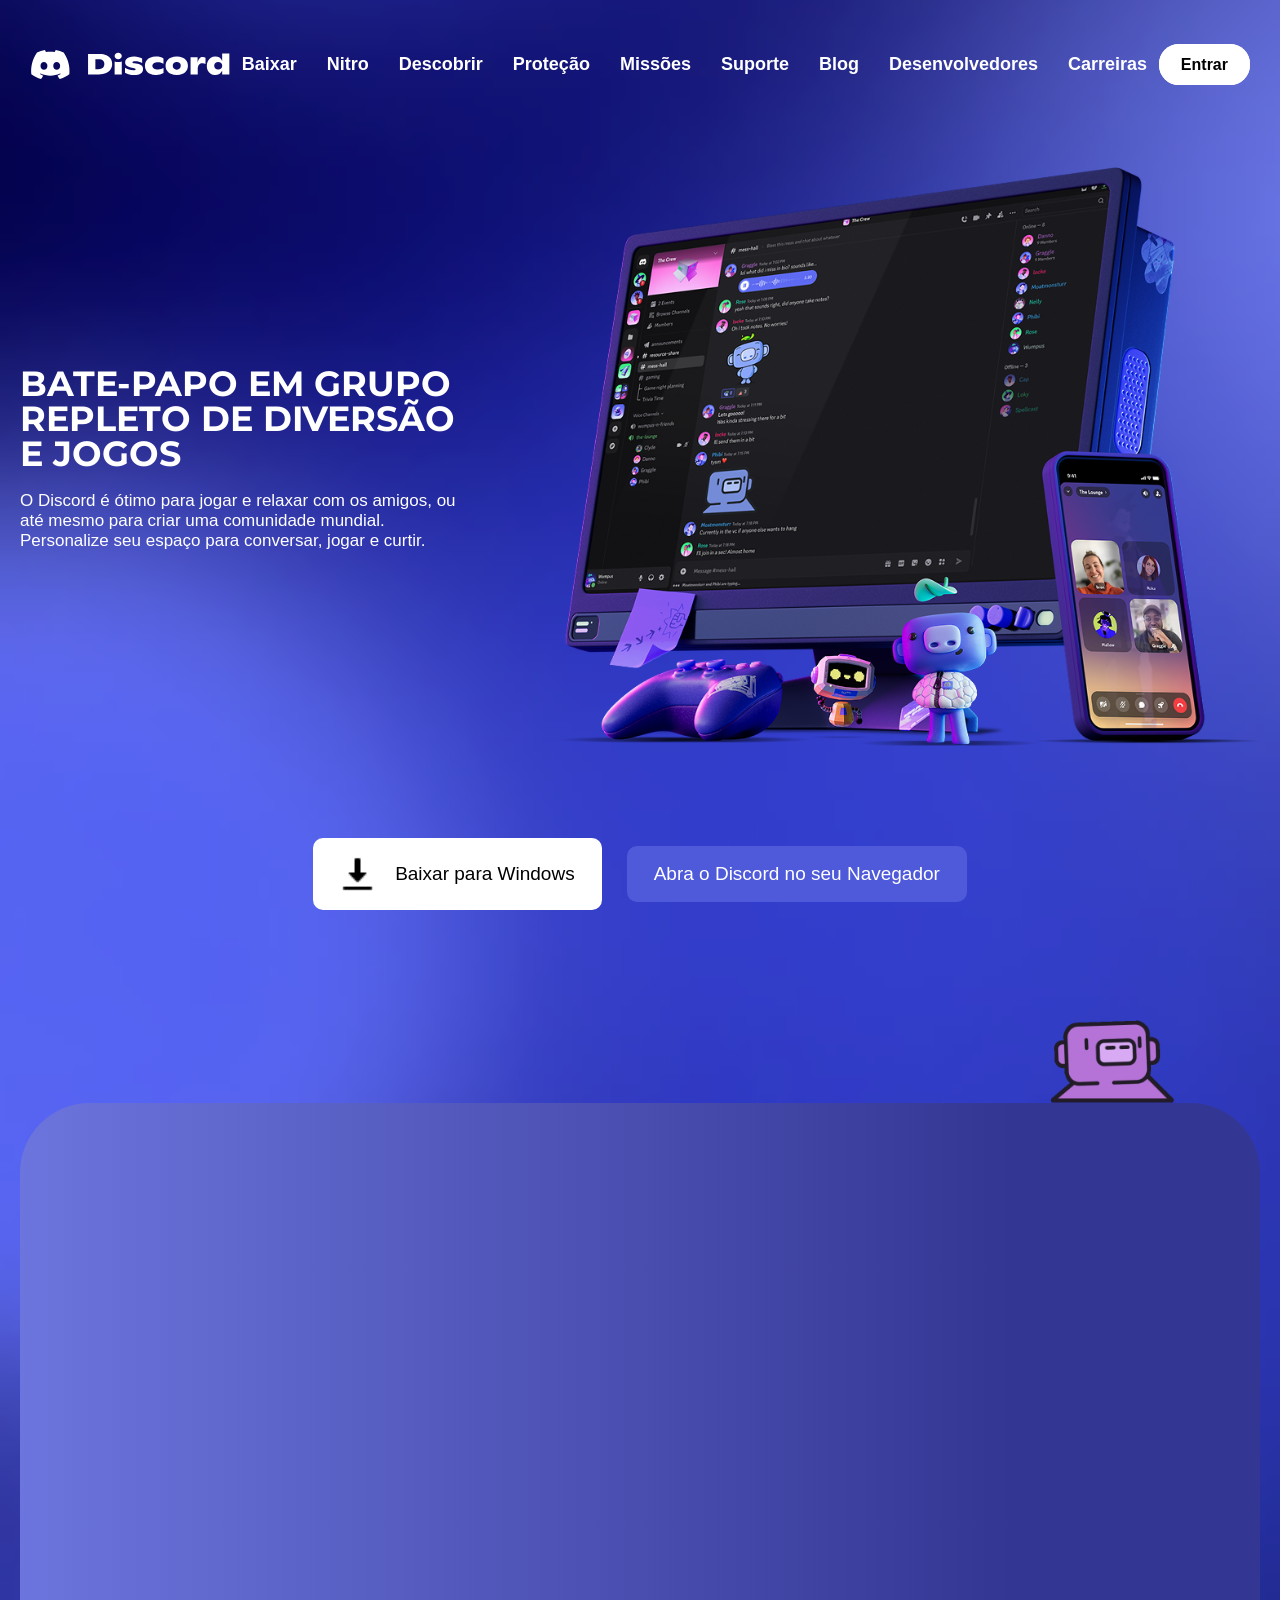
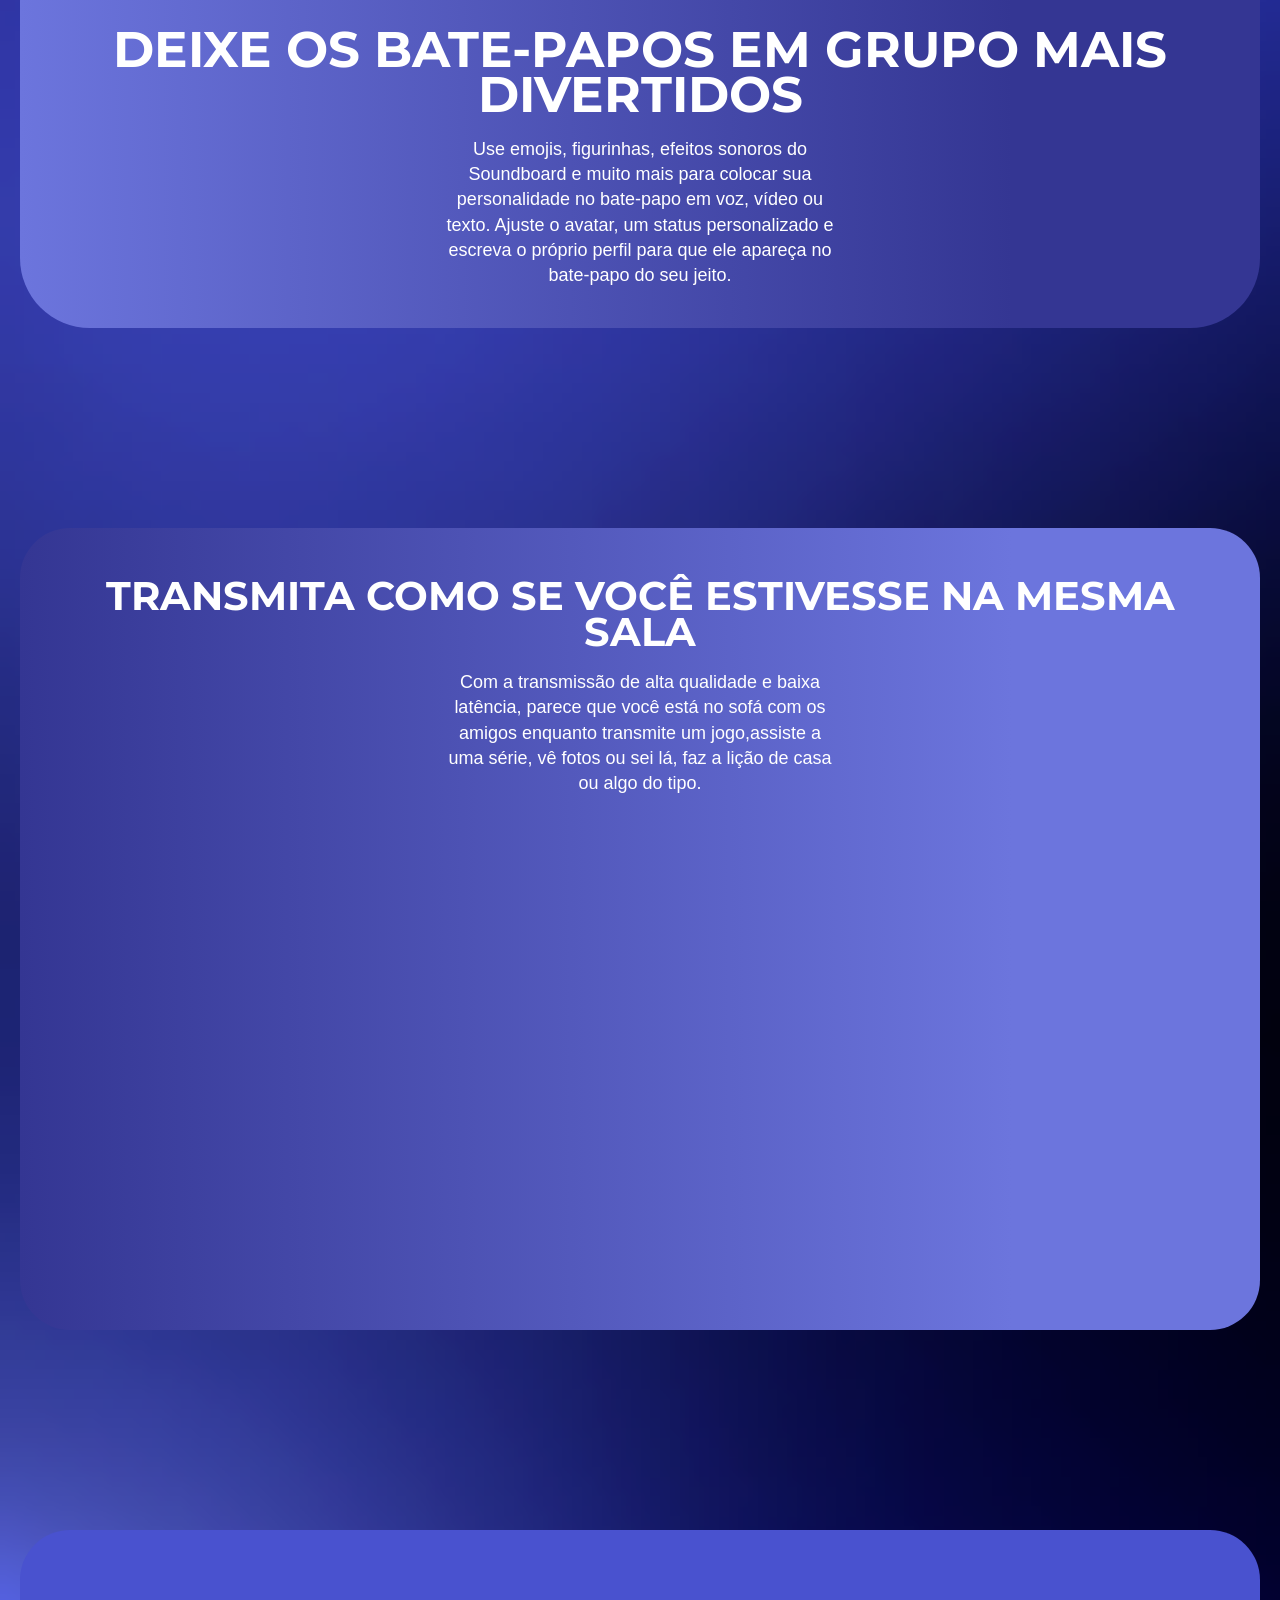
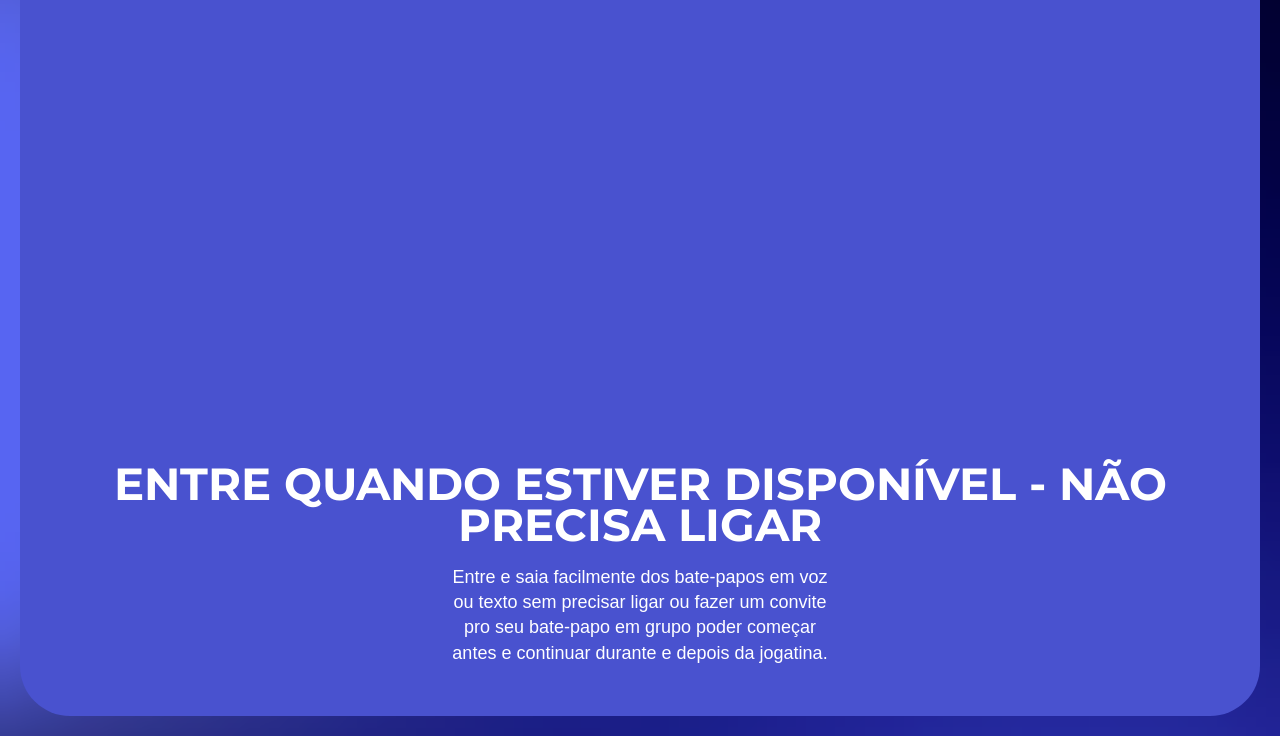
==== Discord/index.html @ 516e7b1d "por hoje chega." ====
<!DOCTYPE html>
<html lang="pt-br">
<head>
    <meta charset="UTF-8">
    <meta name="viewport" content="width=device-width, initial-scale=1.0">
    <link rel="stylesheet" href="style.css">
    <link href="https://fonts.googleapis.com/css2?family=Montserrat:wght@900&display=swap" rel="stylesheet">
    <title>Copy Discord</title>
</head>
<body>
    <header>
        <img src="imagens/66e90ab9506850e8a5dd48e3_Discrod_MainLogo.svg" class="logo" alt="logo">

        <input type="checkbox" id="menu-toggle">

        <nav>
            <a href="#">Baixar</a>
            <a href="#">Nitro</a>
            <a href="#">Descobrir</a>
            <a href="#">Proteção</a>
            <a href="#">Missões</a>
            <a href="#">Suporte</a>
            <a href="#">Blog</a>
            <a href="#">Desenvolvedores</a>
            <a href="#">Carreiras</a>
        </nav>

        <div class="header-acoes">
            <a class="Entrar" href="#">Entrar</a>
            
            <label for="menu-toggle" class="hamburger">☰</label>
        </div>
    </header>

    <article>
    <main>
        <div class="hero">

            <!-- lado esquerdo: imagem -->
            <div class="hero-texto">
                <h1>BATE-PAPO EM GRUPO REPLETO DE DIVERSÃO E JOGOS</h1>
                <p>O Discord é ótimo para jogar e relaxar com os amigos, ou até mesmo para criar uma comunidade mundial. Personalize seu espaço para conversar, jogar e curtir.</p>
            </div>

            <!-- lado direito: texto -->
            <div class="hero-imagem">
                <img src="imagens/6841ca4c5468891aedebb224_homepage-hero-mobile-858x803.webp" alt="img">
            </div>

        </div>

        <div class="botoes">
            <div class="botao-download">
                <img src="imagens/icons8-baixar-24.png" alt="Baixar para Windows" width="35px" height="38px" >
                <p>Baixar para Windows</p>
            </div>

            <div class="botao-navegador">
                <p>Abra o Discord no seu Navegador</p>
            </div>
        </div>
        
        <div class="animacao">
            <img class="animacao" src="imagens/imagem.animacao/6620ec7544fa3849c3cb27fc_party_wumpus.gif" width="130px" alt="svg">
        </div>
    
        <div class="div-main">
            <div>
                <video 
                    src="imagens/video-1.mp4" width="850px" autoplay loop muted playsinline>
                </video>
            </div>
            <div class="conteudo-main">
                <div>
                    <h1>DEIXE OS BATE-PAPOS EM GRUPO MAIS DIVERTIDOS</h1>
                </div>
                
                <div>
                    <p>Use emojis, figurinhas, efeitos sonoros do Soundboard e muito mais para colocar sua personalidade no bate-papo em voz, vídeo ou
                    texto. Ajuste o avatar, um status personalizado e escreva o próprio perfil para que ele apareça no bate-papo do seu jeito.</p>
                </div>
            </div>
        </div>

        <div class="div-main-2">
            <div class="conteudo-main-2">
                <div>
                    <h1>TRANSMITA COMO SE VOCÊ ESTIVESSE NA MESMA SALA</h1>
                </div>

                <div>
                    <p>Com a transmissão de alta qualidade e baixa latência, parece que você está no sofá com os amigos enquanto 
                    transmite um jogo,assiste a uma série, vê fotos ou sei lá, faz a lição de casa ou algo do tipo.</p>
                </div>
            </div>
            
            <div>
                <video
                    src="imagens/video-2.mp4" width="850px" autoplay loop muted playsinline>
                </video>
            </div>
        </div>

        <div class="div-main-3">
            <div>
                <video 
                    src="imagens/video-3.mp4" width="850px" autoplay loop muted playsinline>
                </video>
            </div>
            <div class="conteudo-main-3">
                <div>
                    <h1>ENTRE QUANDO ESTIVER DISPONÍVEL - NÃO PRECISA LIGAR</h1>
                </div>
                
                <div>
                    <p>Entre e saia facilmente dos bate-papos em voz ou texto sem precisar ligar ou fazer um convite
                    pro seu bate-papo em grupo poder começar antes e continuar durante e depois da jogatina.</p>
                </div>
            </div>
        </div>
    </main>
</article>
</body>
</html>
---- Discord/style.css ----
* {
    margin: 0;
    padding: 0;
}

body {
    background-image: url('imagens/body discord.png');
    background-size: cover;     /* cobre 100% da tela */
    background-position: center; /* centraliza a imagem */
    background-repeat: no-repeat; /* não repete */
}

header {
    color: white;
    margin-top: 20px;
    padding: 30px;
    display: flex;                  /* coloca filhos lado a lado */
    align-items: center;            /* centraliza verticalmente */
    justify-content: space-between; /* logo na esquerda, entrar na direita */
}

header .logo {
    min-width: 100px;
    width: 200px;
}

nav {
    display: flex;
    gap: 30px;
}

nav a {
    font-family: Arial, Helvetica, sans-serif;
    color: white;
    text-decoration: none;
    font-size: 18px;
    font-weight: bold;
}

.Entrar {
    color: rgb(0, 0, 0);
    font-family: Arial, Helvetica, sans-serif;
    font-size: 16px;
    text-decoration: none;
    font-weight: bolder;
    border: 2px solid white;
    background-color: white;
    padding: 10px 20px;
    border-radius: 20px;
    transition: 0.3s, color 0.3s;

}

.Entrar:hover {
    background-color: #c7c2c2;
}


/* Esconde o checkbox */
#menu-toggle {
    display: none;
}

/* Esconde o hamburguer em telas grandes */
.hamburger {
    display: none;
    color: white;
    font-size: 30px;
    cursor: pointer;
}

main {
    padding: 20px 150px;
}

/* container principal: foto + texto lado a lado */
.hero {
    display: flex;
    flex-direction: row;      /* lado a lado */
    align-items: center;      /* centraliza verticalmente */
    gap: 100px;
}

/* lado esquerdo */
.hero-imagem img {
    width: 700px;
}

.img-girl {
    width: 170px;

}

/* lado direito */
.hero-texto {
    display: flex;
    flex-direction: column;   /* h1 e p empilhados */
    gap: 20px;
}

main h1 {
    color: white;
    font-family: 'Montserrat', sans-serif;
    font-size: 75px;
    line-height: 1;         /* era 3.3rem, esse valor fazia as linhas colarem */
}

main p {
    color: white;
    font-family: Arial, Helvetica, sans-serif;
    font-size: 21px;
}

.botoes {
    display: flex;
    gap: 20px;
    margin-top: 40px;        /* espaço acima dos botões */
    justify-content: center; /* centraliza horizontalmente */
    margin-bottom: 30px;
}

.botoes p {
    color: rgb(0, 0, 0);
    font-family: Arial, Helvetica, sans-serif;
    font-size: 20px;
    text-decoration: none;
    font-weight: 100;
    margin: auto;
}

.botao-download {
    display: flex;
    border: 2px solid white;
    background-color: white;
    padding: 12px 45px;
    border-radius: 10px;
    transition: 0.3s, color 0.3s;
    gap: 20px;
}

.botao-download:hover {
    background-color: #c7c2c2;
    border: 2px solid #c7c2c2;
}

.botao-navegador {
    display: flex;
    border: 2px solid #4F5ADA;
    background-color: #4F5ADA;
    padding: 20px 45px;
    border-radius: 10px;
    transition: 0.3s, color 0.3s;
}

.botao-navegador p {
    color: white;
    font-size: 23px;
    font-weight: 500;
}

.botao-navegador:hover {
    background-image: linear-gradient(to top, #31348C, #4F5ADA);
    border: 2px solid #31348C;
}

.animacao {
    display: flex;
    justify-content: right; 
    margin-right: 100px;
    padding-top: 40px;
}

.div-main {
    display: flex;
    align-items: center;      /* centraliza verticalmente o texto em relação ao vídeo */
    background-image: linear-gradient(to right, #6C75DD, #343693 80%);
    border-radius: 130px;
    padding: 10px;
    gap: 15px;   
}

.div-main video {
    border-radius: 140px;
    padding: 20px;
}

.div-main h1 {
    color: white;
    font-family: 'Montserrat', sans-serif;
    font-size: 50px;
    line-height: 0.9;
}
.div-main p {
    color: white;
    font-family: Arial, Helvetica, sans-serif;
    font-size: 22px;
    line-height: 1.4;
    max-width: 400px;            /* largura máxima do texto */
}

.conteudo-main {
    display: flex;
    flex-direction: column;   /* h1 e p empilhados */
    gap: 20px;
}

.div-main-2 {
    display: flex;
    align-items: center;      /* centraliza verticalmente o texto em relação ao vídeo */
    background-image: linear-gradient(to right, #343693, #6C75DD 80%);
    border-radius: 130px;
    padding: 10px;
    gap: 15px;    
    margin-top: 200px;
}

.div-main-2 video {
    border-radius: 140px;
    padding: 20px;
}

.div-main-2 h1 {
    color: white;
    font-family: 'Montserrat', sans-serif;
    font-size: 40px;
    line-height: 0.9;
}
.div-main-2 p {
    color: white;
    font-family: Arial, Helvetica, sans-serif;
    font-size: 21px;
    line-height: 1.4;
    max-width: 400px;            /* largura máxima do texto */
}

.conteudo-main-2 {
    display: flex;
    flex-direction: column;   /* h1 e p empilhados */
    gap: 20px;
    padding: 40px;
    margin-left: 15px;
}

.div-main-3 {
    display: flex;
    align-items: center;      /* centraliza verticalmente o texto em relação ao vídeo */
    background-color: #4952CF;
    border-radius: 130px; 
    padding: 10px;
    gap: 15px;   
    margin-top: 200px;
}

.div-main-3 video {
    border-radius: 140px;
    padding: 20px;
}

.div-main-3 h1 {
    color: white;
    font-family: 'Montserrat', sans-serif;
    font-size: 45px;
    line-height: 0.9;
}
.div-main-3 p {
    color: white;
    font-family: Arial, Helvetica, sans-serif;
    font-size: 22px;
    line-height: 1.4;
    max-width: 400px;            /* largura máxima do texto */
}

.conteudo-main-3 {
    display: flex;
    flex-direction: column;   /* h1 e p empilhados */
    gap: 20px;
}


/* TELAS MENORES QUE 1024px */

@media (max-width: 1024px) {

    .Entrar {
        padding: 10px 15px;
    }

    /* Mostra o hamburguer */
    .hamburger {
        display: block;
    }

    /* Nav começa escondido */
    nav {
        display: none;
        flex-direction: column;
        position: absolute;
        top: 90px; /* ajusta conforme altura do seu header */
        left: 49%;
        width: 40%;
        background-color: #3840d0a3;
        padding: 50px 30px;
        gap: 20px;
    }

    /* Quando o checkbox estiver marcado, o nav aparece */
    #menu-toggle:checked ~ nav {
        display: flex;
    }

    header .logo {
        width: 170px;
    }

    .header-acoes {
        display: flex;
        align-items: center;
        gap: 30px; 
    }
    

    main img {
        max-width: 400px;
    }

     /* padding menor nas laterais */
    main {
        padding: 20px 40px;
    }

    /* hero vira coluna: texto em cima, imagem embaixo */
    .hero {
        flex-direction: column;
        gap: 40px;
    }

    .hero-imagem {
        order: 1; /* primeiro */
    }

    /* texto vai para baixo */
    .hero-texto {
        order: 2; /* segundo */
        text-align: center;
    }

    /* botões em coluna */
    .botoes {
        flex-direction: column;
        align-items: center;
    }

    .animacao {
        display: flex;
        justify-content: right;
        margin-right: 50px;

    }
    /* div-main vira coluna */
    .div-main{
        flex-direction: column;
        border-radius: 50px;
        padding: 30px;
        text-align: center;
        overflow: hidden; /* impede conteúdo de vazar pra fora */
    }

    .div-main-2 {
        flex-direction: column;
        border-radius: 50px;
        padding: 30px;
        text-align: center;
        overflow: hidden; /* impede conteúdo de vazar pra fora */
        margin-top: 100px;
    }

    .div-main-3 {
        flex-direction: column;
        border-radius: 50px;
        padding: 30px;
        text-align: center;
        overflow: hidden; /* impede conteúdo de vazar pra fora */
        margin-top: 100px;
    }

    .div-main video, .div-main-2 video, .div-main-3 video {
        width: 90%;
        border-radius: 70px;
    }

    .div-main h1, .div-main-2 h1, .div-main-3 h1 {
        font-size: 35px;
        word-break: break-word; /* quebra palavra se necessário */
    }

    .div-main p, .div-main-2 p, .div-main-3 p {
    width: 100%;
    max-width: 400px;      /* limita a largura */
    font-size: 18px;
    text-align: center;
    margin: 0 auto;        /* centraliza o bloco dentro do container */
}

    .conteudo-main, .conteudo-main-2, .conteudo-main-3 {
        padding: 0 20px 20px 20px; /* respiro nas laterais */
        text-align: center;
    }


}


@media (max-width: 1400px) {

    main {
        padding: 20px;
    }

    main h1 {
        font-size: 35px;
    }

    main p {
        font-size: 17px;
    }

    /* remove o width 100% e reduz o padding */
    .botao-download,
    .botao-navegador {
        padding: 15px 25px;  /* padding menor */
        width: auto;          /* largura automática — só do tamanho do conteúdo */
        justify-content: center;
    }

    .botoes {
        margin-top: 50px;
        align-items: center;  /* centraliza os botões */
        gap: 25px;
    }

    .botao-navegador p,
    .botoes p {

        font-size: 19px;  /* texto menor dentro dos botões */
    }

    .conteudo-main, .conteudo-main-2, .conteudo-main-3 {
        text-align: center;
        padding: 20px 15px 20px 15px; /* menos padding nas laterais */
        margin: auto;
    }

     /* animação com menos margem direita */
    .animacao {
        display: flex;
        justify-content: right;
        margin-right: 40px;
    }

     /* div-main com bordas mais arredondadas e menos padding */
    .div-main{
        flex-direction: column;
        border-radius: 70px;
        padding: 20px;
        margin: auto;
    }

    .div-main-2 {
        flex-direction: column;
        border-radius: 50px;
        padding: 30px;
        text-align: center;
        overflow: hidden; /* impede conteúdo de vazar pra fora */
    }

    .div-main-3 {
        flex-direction: column;
        border-radius: 50px;
        padding: 30px;
        text-align: center;
        overflow: hidden; /* impede conteúdo de vazar pra fora */
    }

    .div-main p, .div-main-2 p, .div-main-3 p {
    width: 100%;
    max-width: 400px;      /* limita a largura */
    font-size: 18px;
    text-align: center;
    margin: 0 auto;        /* centraliza o bloco dentro do container */
}
}
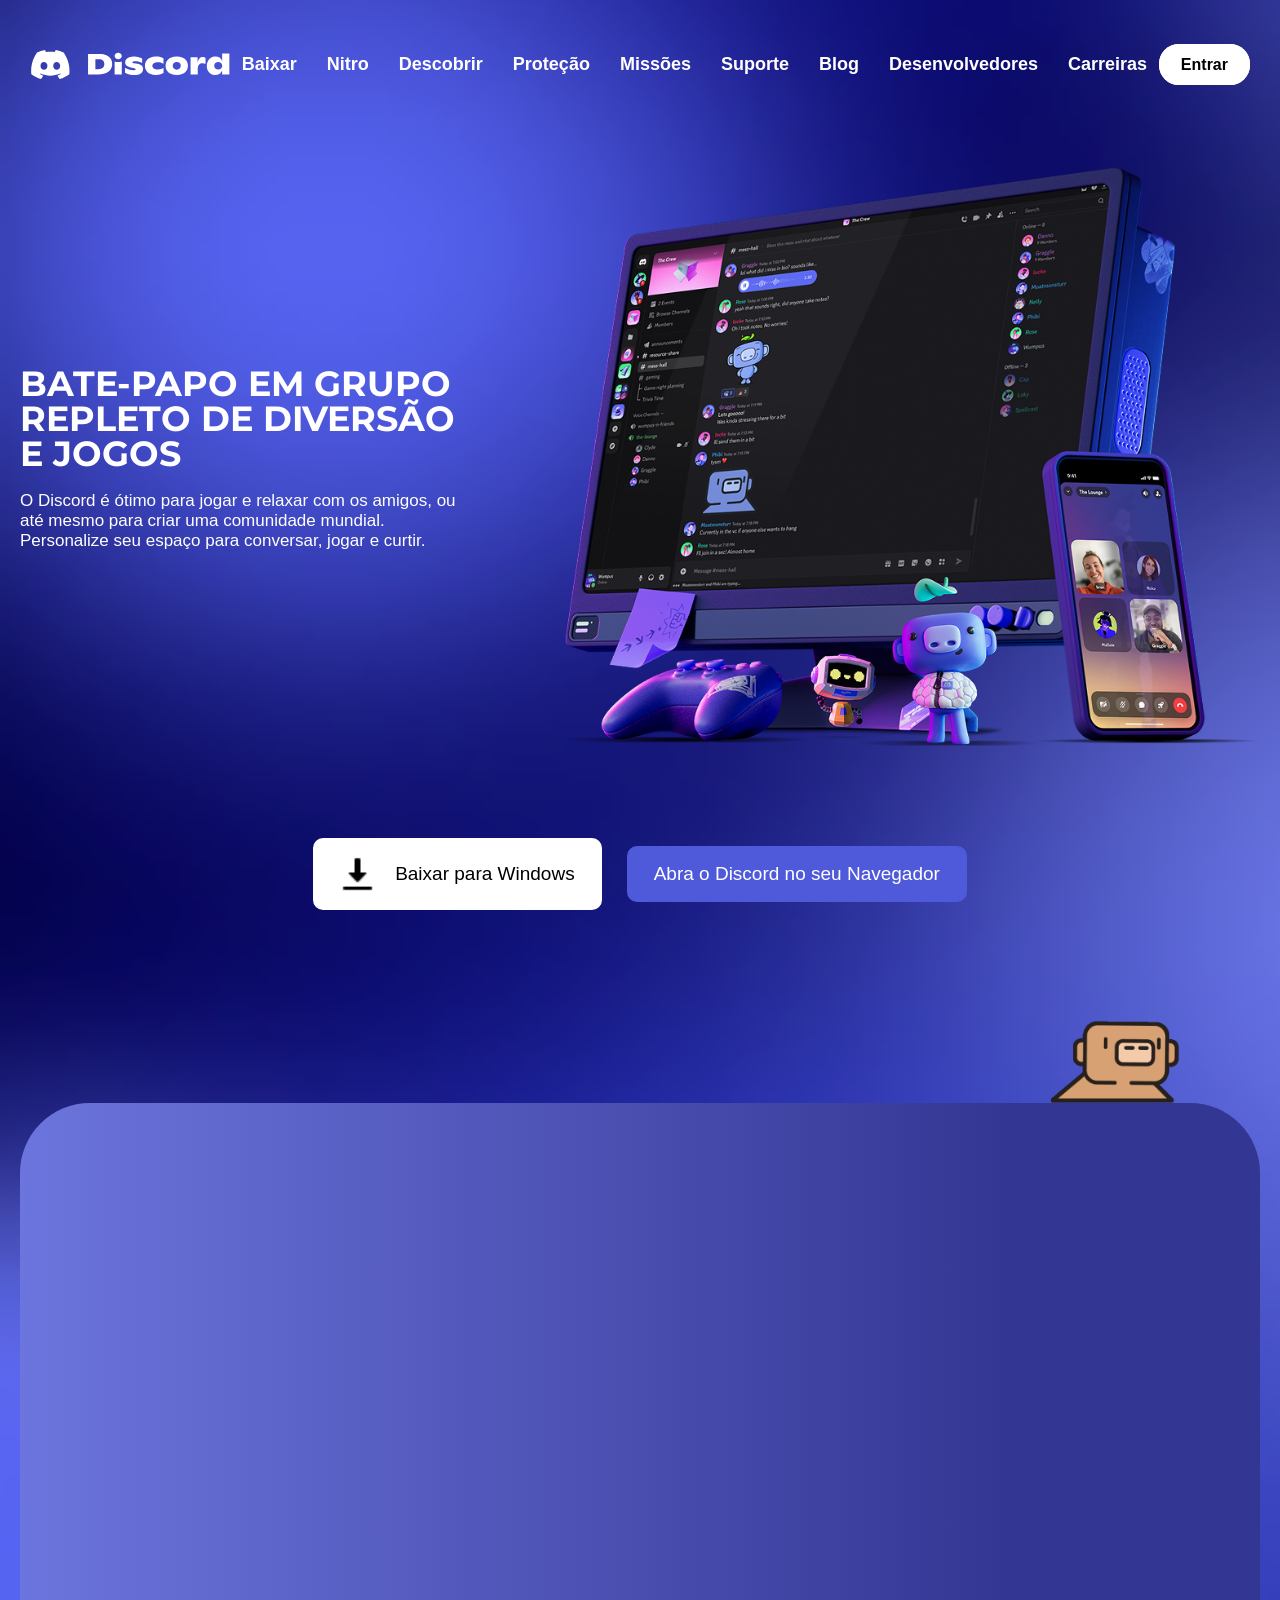
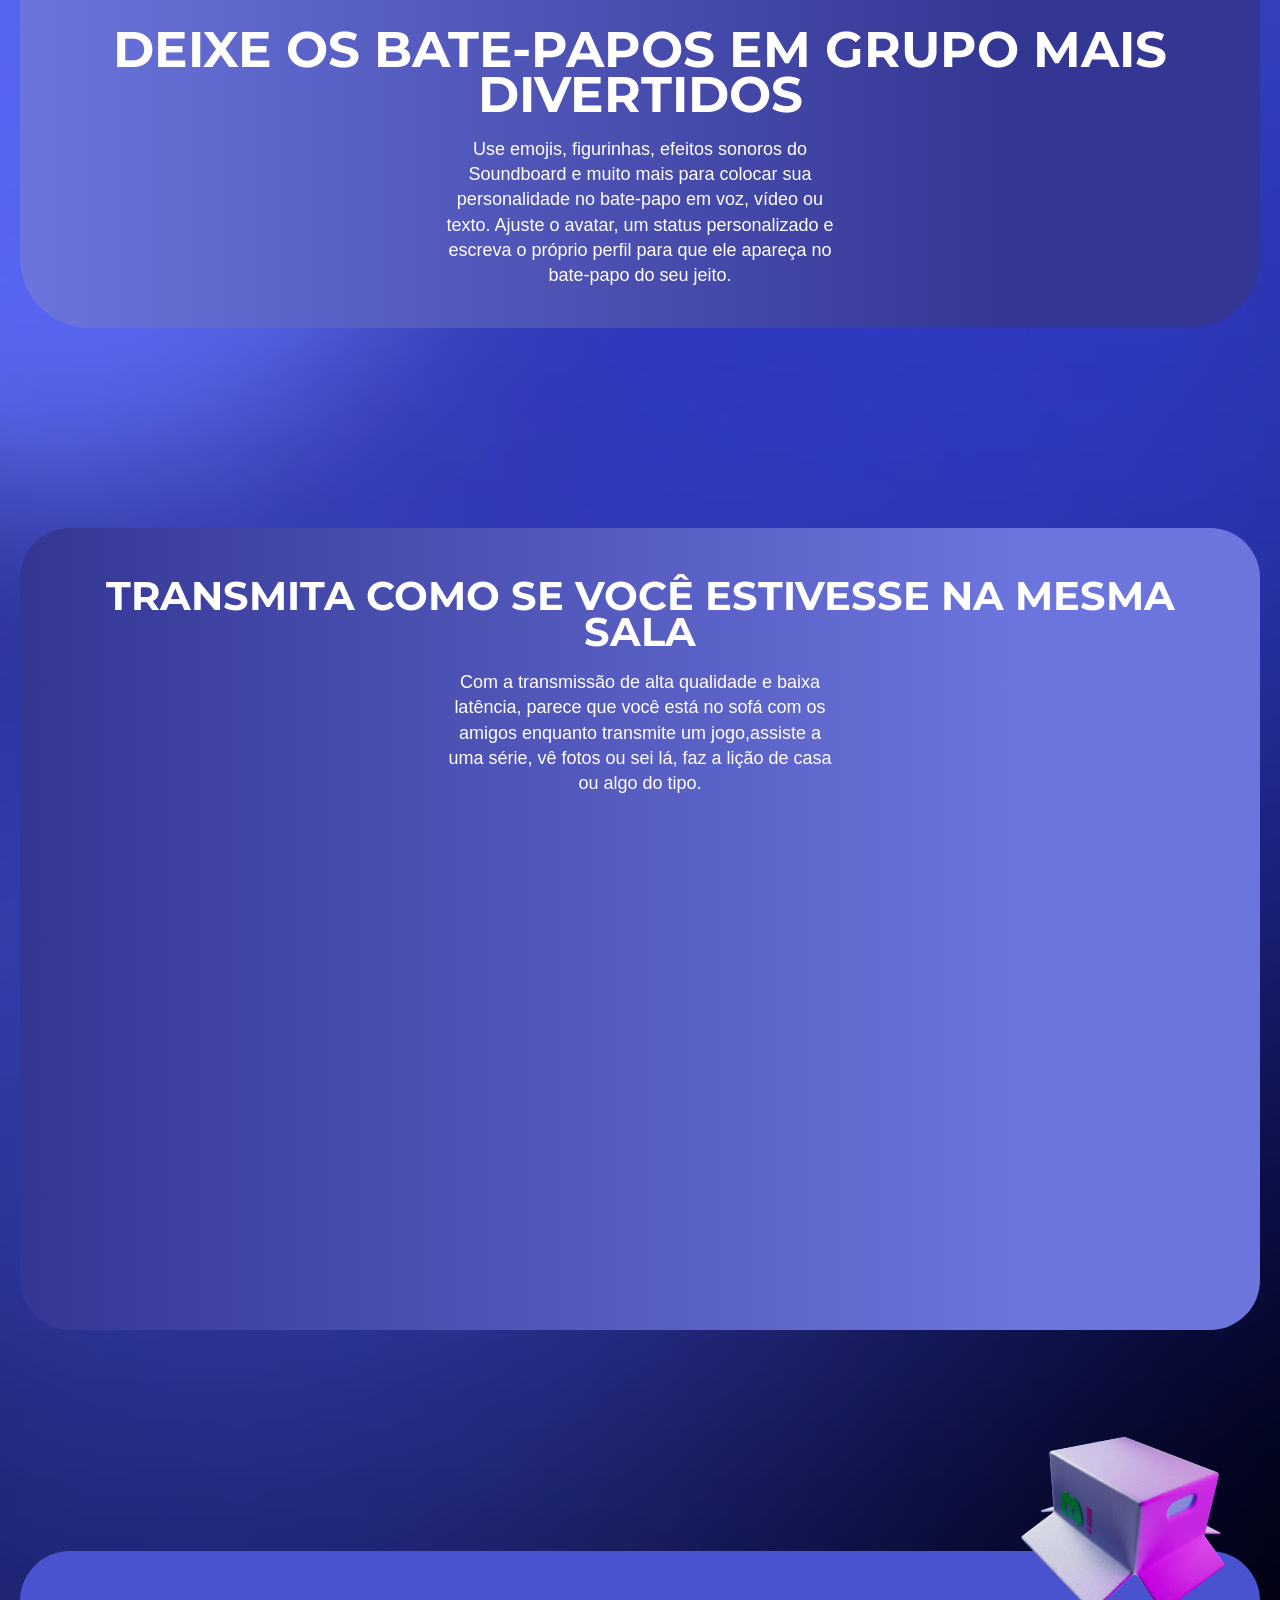
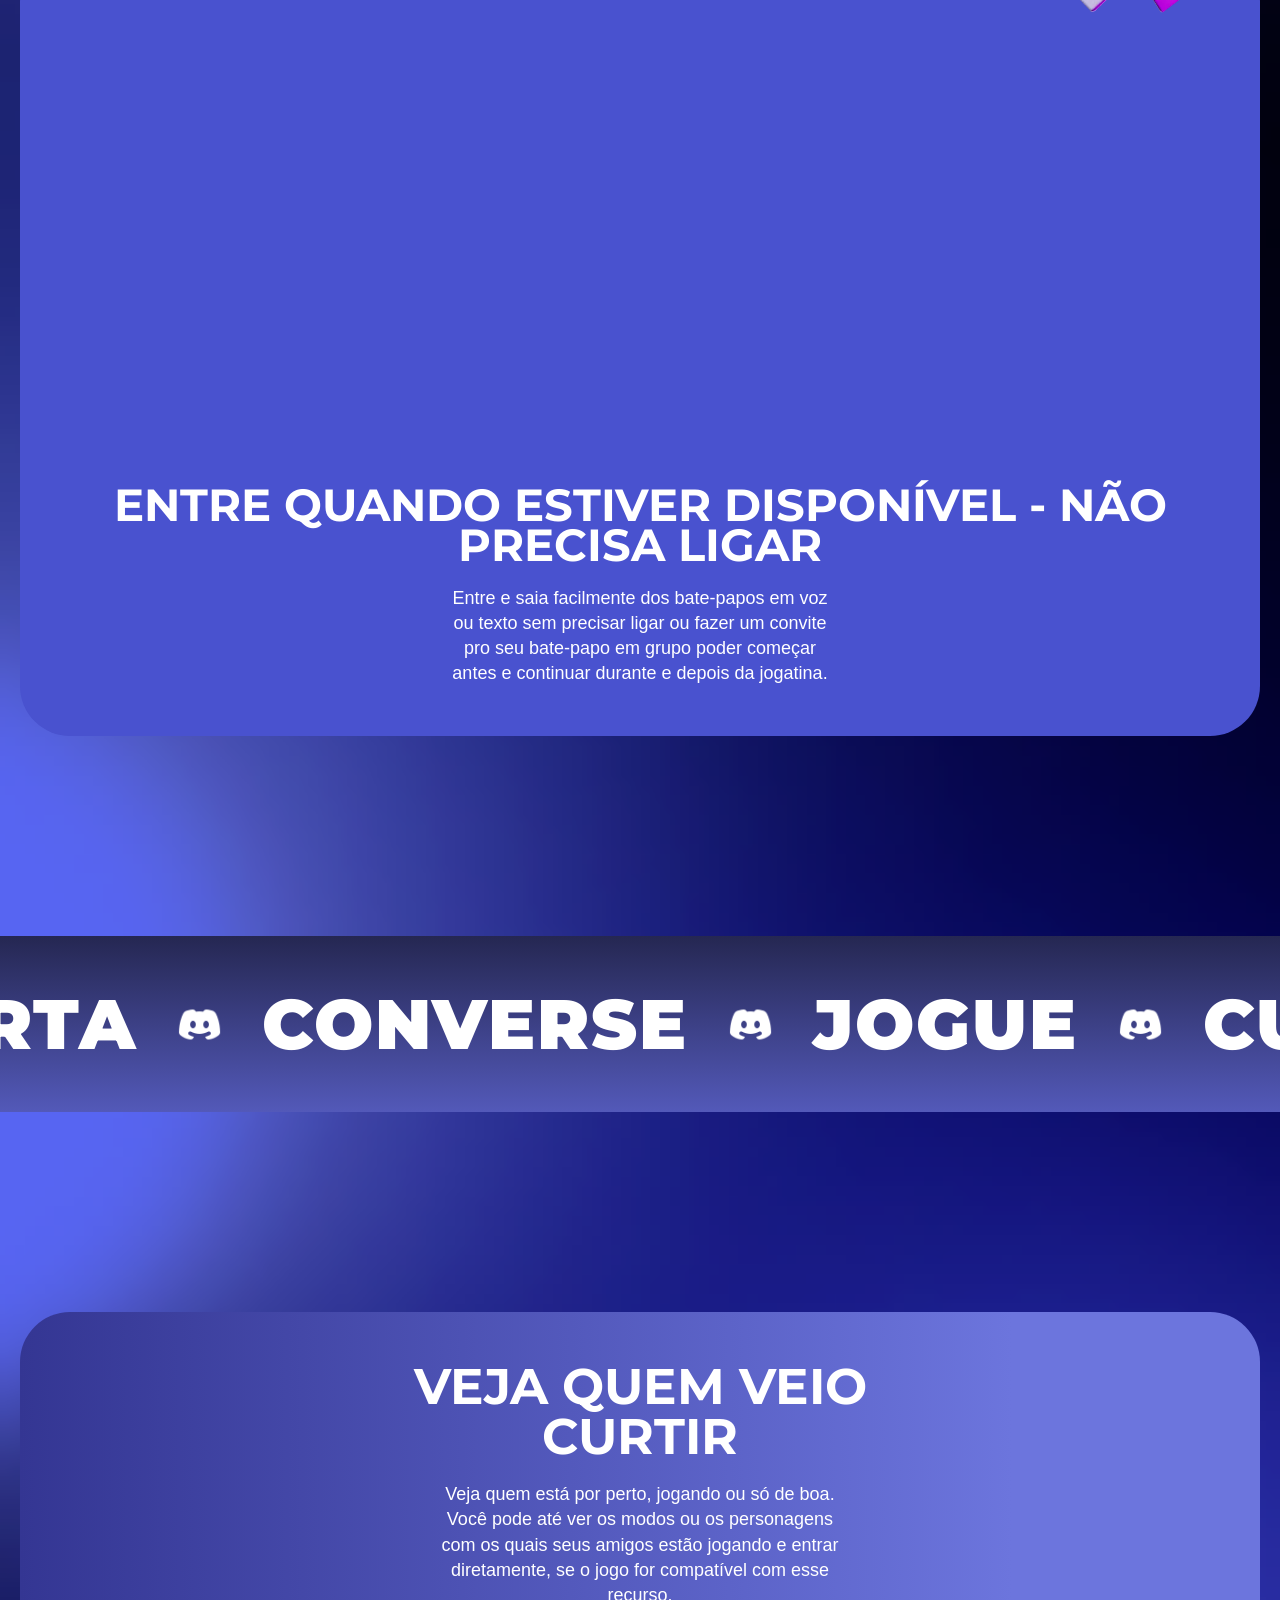
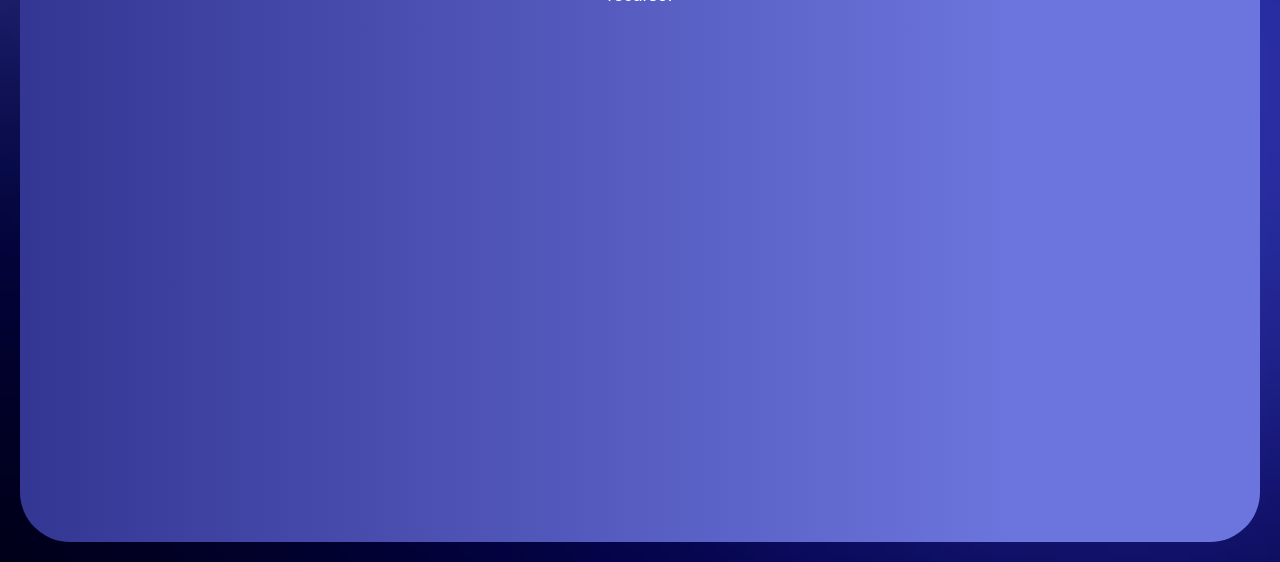
==== commit a39d6327: "carrossel feito." ====
--- a/Discord/index.html
+++ b/Discord/index.html
@@ -101,6 +101,10 @@
             </div>
         </div>
 
+        <div class="box">
+            <img src="imagens/6729d519a38959fc5dcc329a_Box.webp" width="230px" alt="box">
+        </div>
+
         <div class="div-main-3">
             <div>
                 <video 
@@ -118,6 +122,42 @@
                 </div>
             </div>
         </div>
+
+        <div class="faixa">
+            <div class="faixa-conteudo">
+                <span>CURTA</span>
+                <img src="imagens/icons8-logo-discord-48 (1).png" width="45px">
+                <span>CONVERSE</span>
+                <img src="imagens/icons8-logo-discord-48 (1).png" width="45px">
+                <span>JOGUE</span>
+                <img src="imagens/icons8-logo-discord-48 (1).png" width="45px">
+                <span>CURTA</span>
+                <img src="imagens/icons8-logo-discord-48 (1).png" width="45px">
+                <span>CONVERSE</span>
+                <img src="imagens/icons8-logo-discord-48 (1).png" width="45px">
+                <span>JOGUE</span>
+                <img src="imagens/icons8-logo-discord-48 (1).png" width="45px">
+            </div>
+        </div>
+
+        <div class="div-main-4">
+            <div class="conteudo-main-4">
+                <div>
+                    <h1>VEJA QUEM VEIO <br> CURTIR</h1>
+                </div>
+
+                <div>
+                    <p>Veja quem está por perto, jogando ou só de boa. Você pode até ver os modos ou os personagens com os quais
+                    seus amigos estão jogando e entrar diretamente, se o jogo for compatível com esse recurso.</p>
+                </div>
+            </div>
+            
+            <div>
+                <video
+                    src="imagens/video-4.mp4" width="850px" autoplay loop muted playsinline>
+                </video>
+            </div>
+        </div>
     </main>
 </article>
 </body>
--- a/Discord/style.css
+++ b/Discord/style.css
@@ -248,7 +248,6 @@
     border-radius: 130px; 
     padding: 10px;
     gap: 15px;   
-    margin-top: 200px;
 }
 
 .div-main-3 video {
@@ -276,6 +275,91 @@
     gap: 20px;
 }
 
+.box {
+    margin-top: 80px;
+    display: flex;
+    justify-content: right;
+    margin-right: 20px;
+    margin-bottom: -80px; /* puxa a div-main-3 pra cima */
+    position: relative;   /* necessário para o z-index funcionar */
+    z-index: 1;           /* fica na frente da div-main-3 */
+}
+
+/* container da faixa — esconde o que sair dos lados */
+.faixa {
+    background-image: linear-gradient(to bottom, #252752, #5359B9);
+    padding: 45px 0;
+    overflow: hidden;
+    white-space: nowrap;
+    margin-top: 200px;
+
+    /* cancela o padding do main nas laterais */
+    margin-left: -150px;
+    margin-right: -150px;
+}
+
+/* conteúdo que vai se mover */
+.faixa-conteudo {
+    display: inline-flex; /* lado a lado em linha */
+    gap: 40px;
+    align-items: center;
+    animation: rolar 10s linear infinite; /* chama a animação */
+}
+
+.faixa-conteudo span {
+    color: white;
+    font-family: 'Montserrat', sans-serif;
+    font-size: 70px;
+    font-weight: 900;
+    letter-spacing: 2px;
+}
+
+/* a mágica da animação */
+@keyframes rolar {
+    from {
+        transform: translateX(0);      /* começa na posição original */
+    }
+    to {
+        transform: translateX(-50%);   /* move metade — onde começa a repetição */
+    }
+}
+
+.div-main-4 {
+    display: flex;
+    align-items: center;      /* centraliza verticalmente o texto em relação ao vídeo */
+    background-image: linear-gradient(to right, #343693, #6C75DD 80%);
+    border-radius: 130px;
+    padding: 10px;
+    gap: 15px;    
+    margin-top: 200px;
+}
+
+.div-main-4 video {
+    border-radius: 140px;
+    padding: 20px;
+}
+
+.div-main-4 h1 {
+    color: white;
+    font-family: 'Montserrat', sans-serif;
+    font-size: 50px;
+    line-height: 0.9.5;
+}
+.div-main-4 p {
+    color: white;
+    font-family: Arial, Helvetica, sans-serif;
+    font-size: 22px;
+    line-height: 1.4;
+    max-width: 400px;            /* largura máxima do texto */
+}
+
+.conteudo-main-4 {
+    display: flex;
+    flex-direction: column;   /* h1 e p empilhados */
+    gap: 20px;
+    padding: 40px;
+    margin-left: 15px;
+}
 
 /* TELAS MENORES QUE 1024px */
 
@@ -383,29 +467,48 @@
         margin-top: 100px;
     }
 
-    .div-main video, .div-main-2 video, .div-main-3 video {
+    .div-main-4{
+        flex-direction: column;
+        border-radius: 50px;
+        padding: 30px;
+        text-align: center;
+        overflow: hidden; /* impede conteúdo de vazar pra fora */
+        margin-top: 100px;
+    }
+
+    .div-main video, .div-main-2 video, .div-main-3 video, .div-main-4 video {
         width: 90%;
         border-radius: 70px;
     }
 
-    .div-main h1, .div-main-2 h1, .div-main-3 h1 {
+    .div-main h1, .div-main-2 h1, .div-main-3 h1, .div-main-4 h1 {
         font-size: 35px;
         word-break: break-word; /* quebra palavra se necessário */
     }
 
-    .div-main p, .div-main-2 p, .div-main-3 p {
-    width: 100%;
-    max-width: 400px;      /* limita a largura */
-    font-size: 18px;
-    text-align: center;
-    margin: 0 auto;        /* centraliza o bloco dentro do container */
-}
-
-    .conteudo-main, .conteudo-main-2, .conteudo-main-3 {
+    .div-main p, .div-main-2 p, .div-main-3 p, .div-main-4 p {
+        width: 100%;
+        max-width: 400px;      /* limita a largura */
+        font-size: 18px;
+        text-align: center;
+        margin: 0 auto;        /* centraliza o bloco dentro do container */
+    }
+
+    .conteudo-main, .conteudo-main-2, .conteudo-main-3, .conteudo-main-4 {
         padding: 0 20px 20px 20px; /* respiro nas laterais */
         text-align: center;
     }
 
+    .box {
+        display: flex;
+        justify-content: right;
+        margin-right: 10px;
+        margin-bottom: -170px; /* puxa a div-main-3 pra cima */
+        position: relative;   /* necessário para o z-index funcionar */
+        z-index: 1;           /* fica na frente da div-main-3 */
+    }
+
+    
 
 }
 
@@ -444,7 +547,7 @@
         font-size: 19px;  /* texto menor dentro dos botões */
     }
 
-    .conteudo-main, .conteudo-main-2, .conteudo-main-3 {
+    .conteudo-main, .conteudo-main-2, .conteudo-main-3, .conteudo-main-4 {
         text-align: center;
         padding: 20px 15px 20px 15px; /* menos padding nas laterais */
         margin: auto;
@@ -481,11 +584,19 @@
         overflow: hidden; /* impede conteúdo de vazar pra fora */
     }
 
-    .div-main p, .div-main-2 p, .div-main-3 p {
-    width: 100%;
-    max-width: 400px;      /* limita a largura */
-    font-size: 18px;
-    text-align: center;
-    margin: 0 auto;        /* centraliza o bloco dentro do container */
-}
+    .div-main-4 {
+        flex-direction: column;
+        border-radius: 50px;
+        padding: 30px;
+        text-align: center;
+        overflow: hidden; /* impede conteúdo de vazar pra fora */
+    }
+
+    .div-main p, .div-main-2 p, .div-main-3 p, .div-main-4 p {
+        width: 100%;
+        max-width: 400px;      /* limita a largura */
+        font-size: 18px;
+        text-align: center;
+        margin: 0 auto;        /* centraliza o bloco dentro do container */
+    }
 }
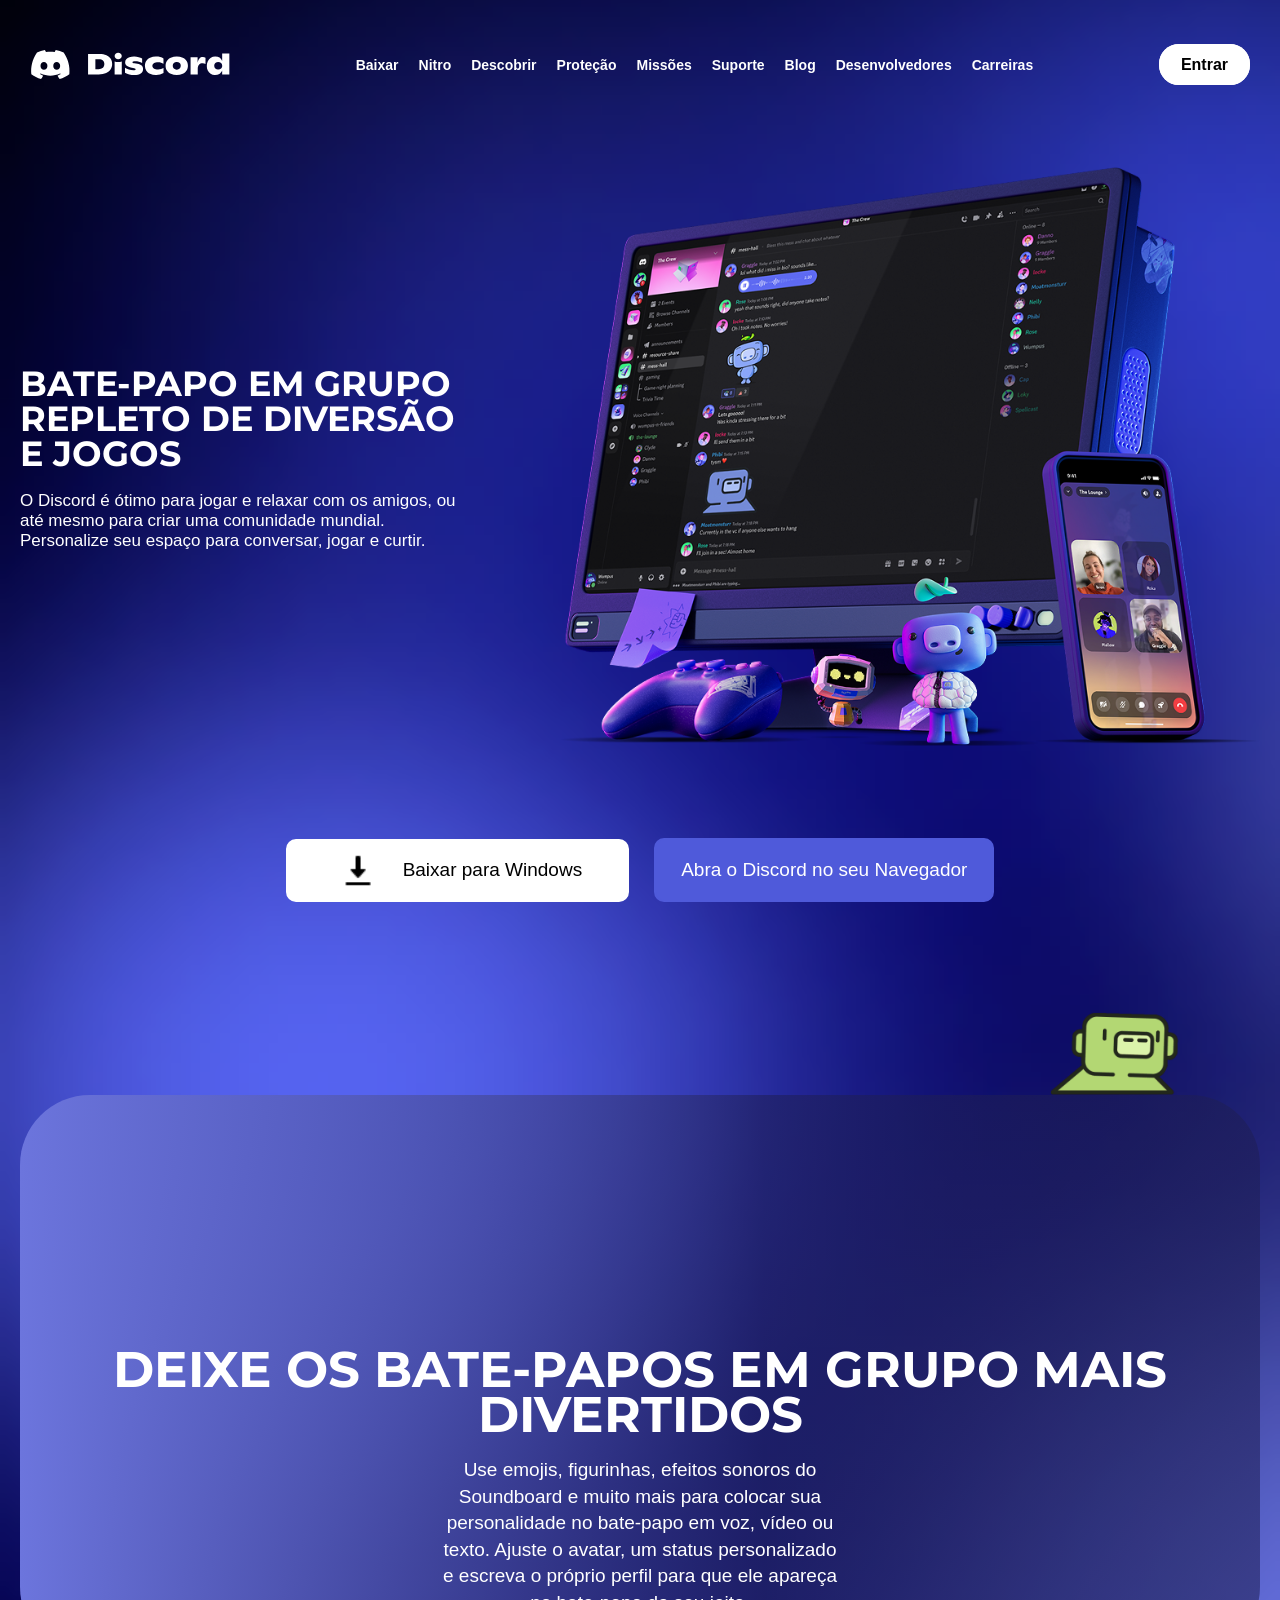
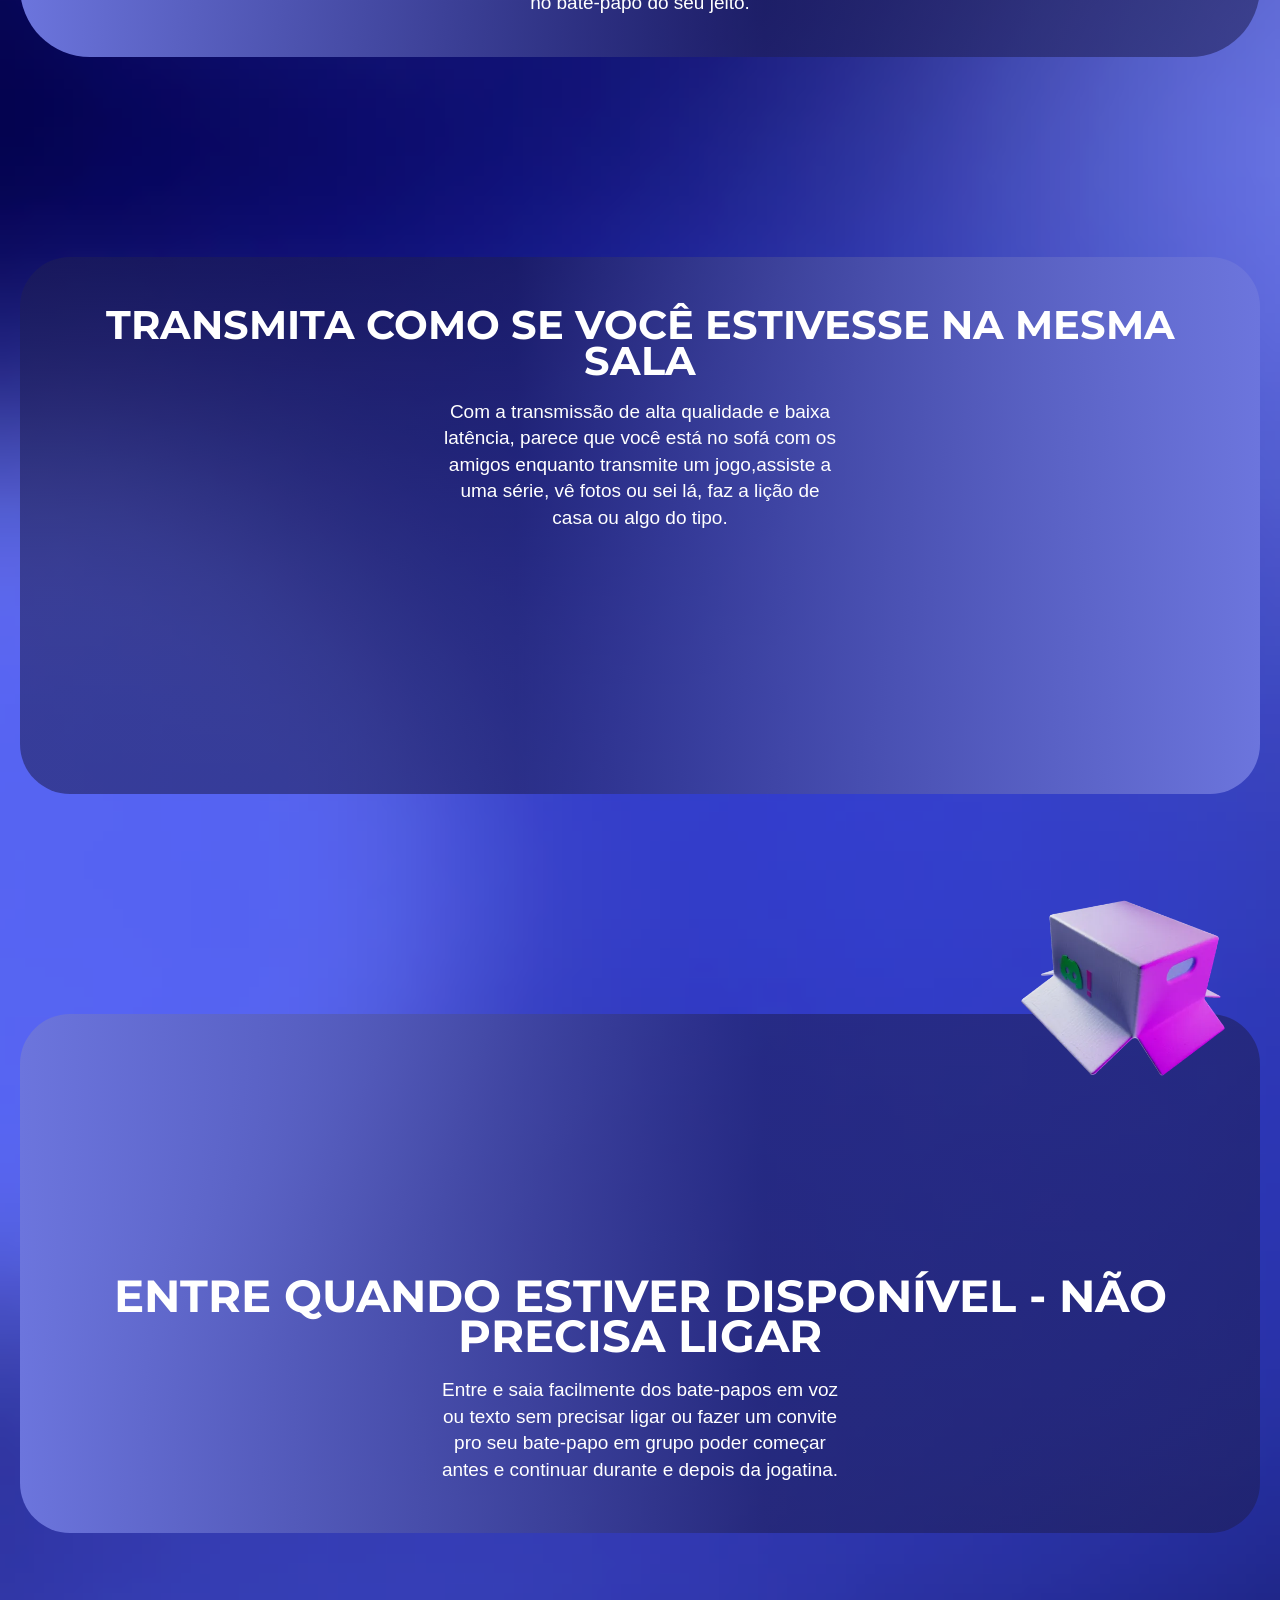
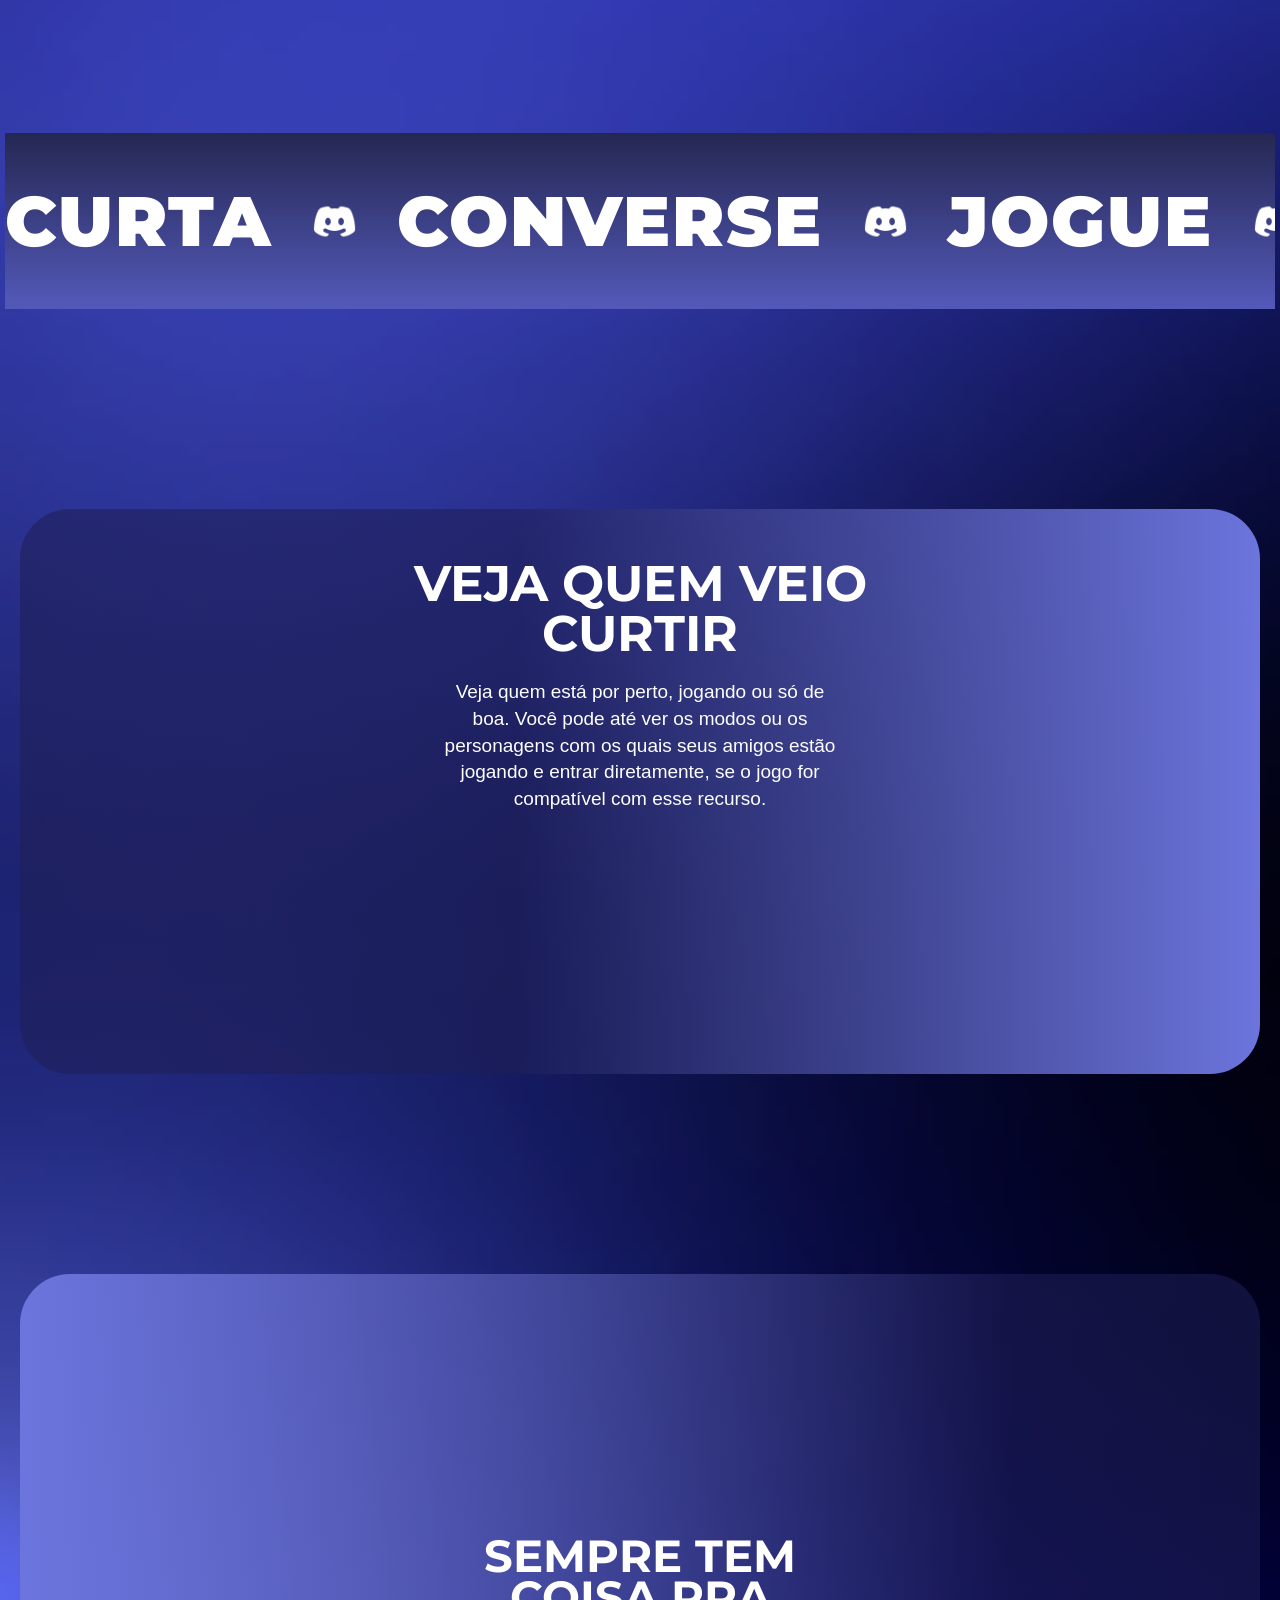
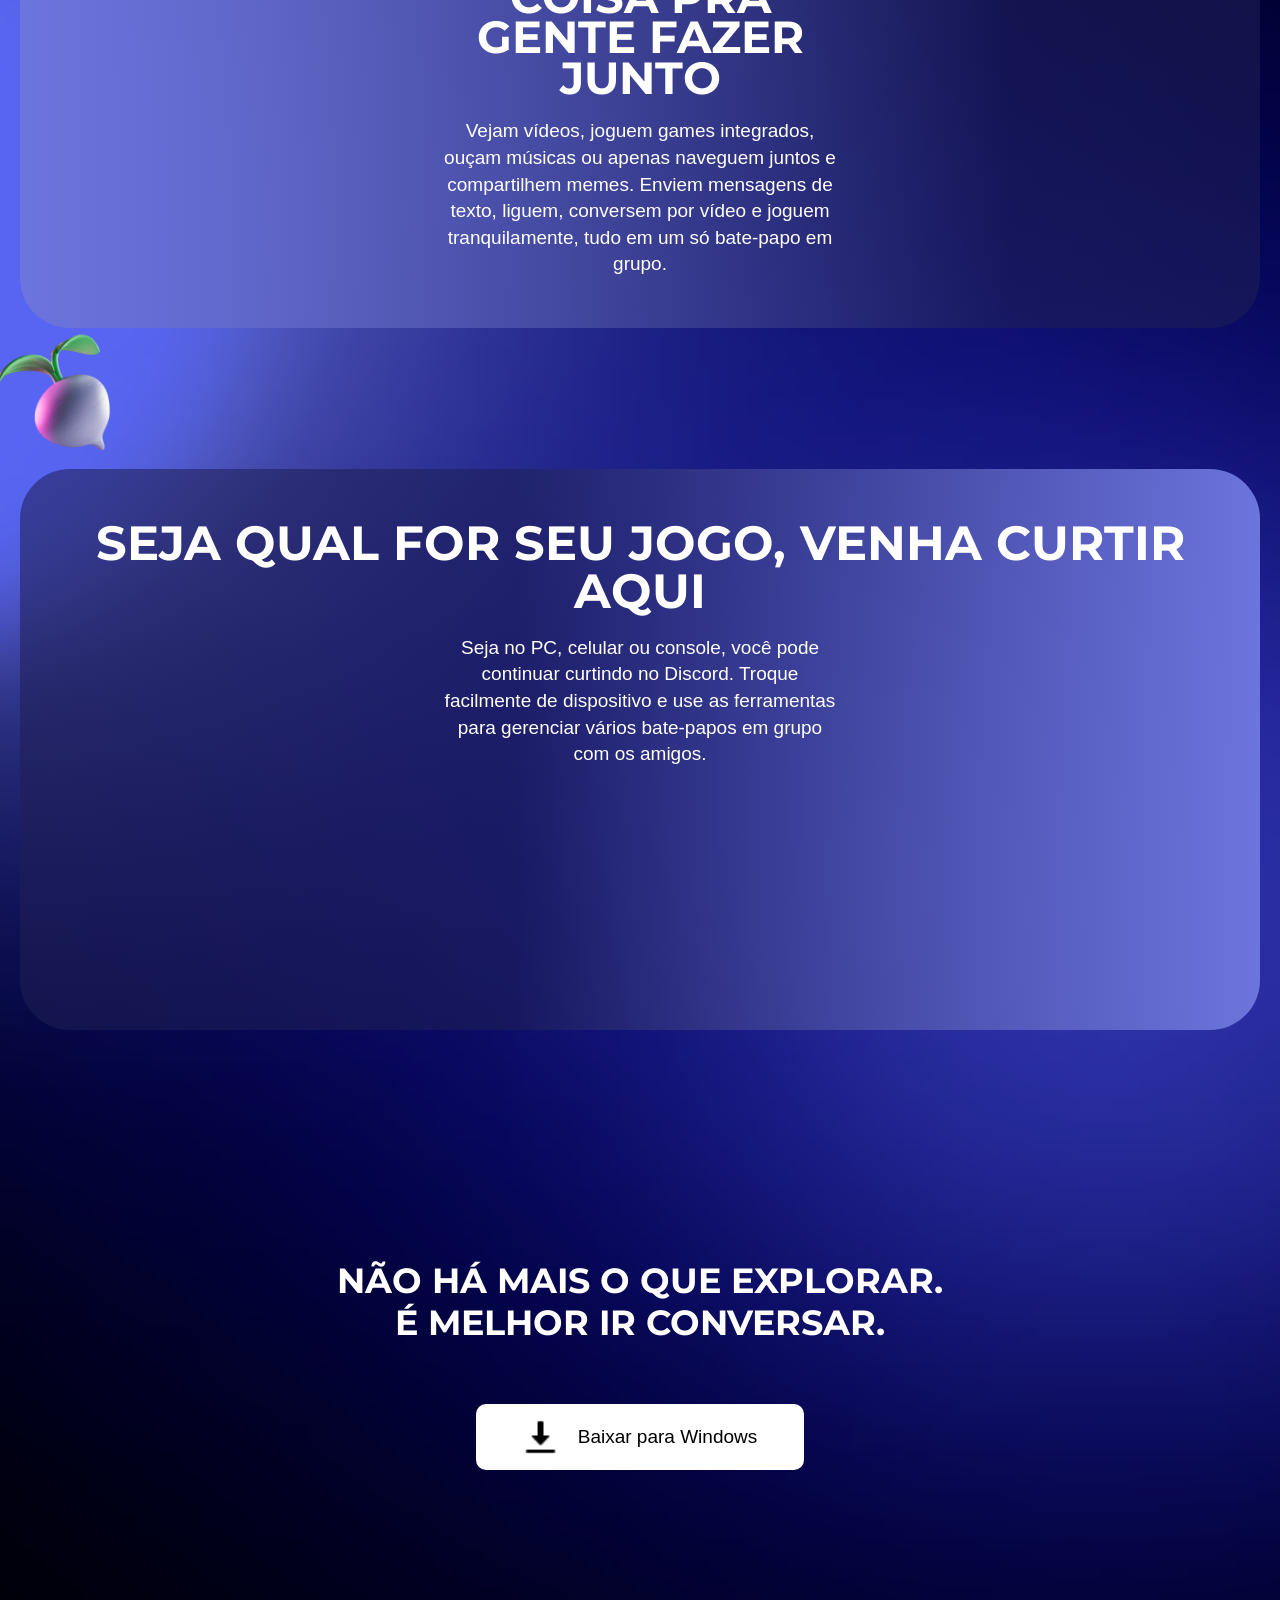
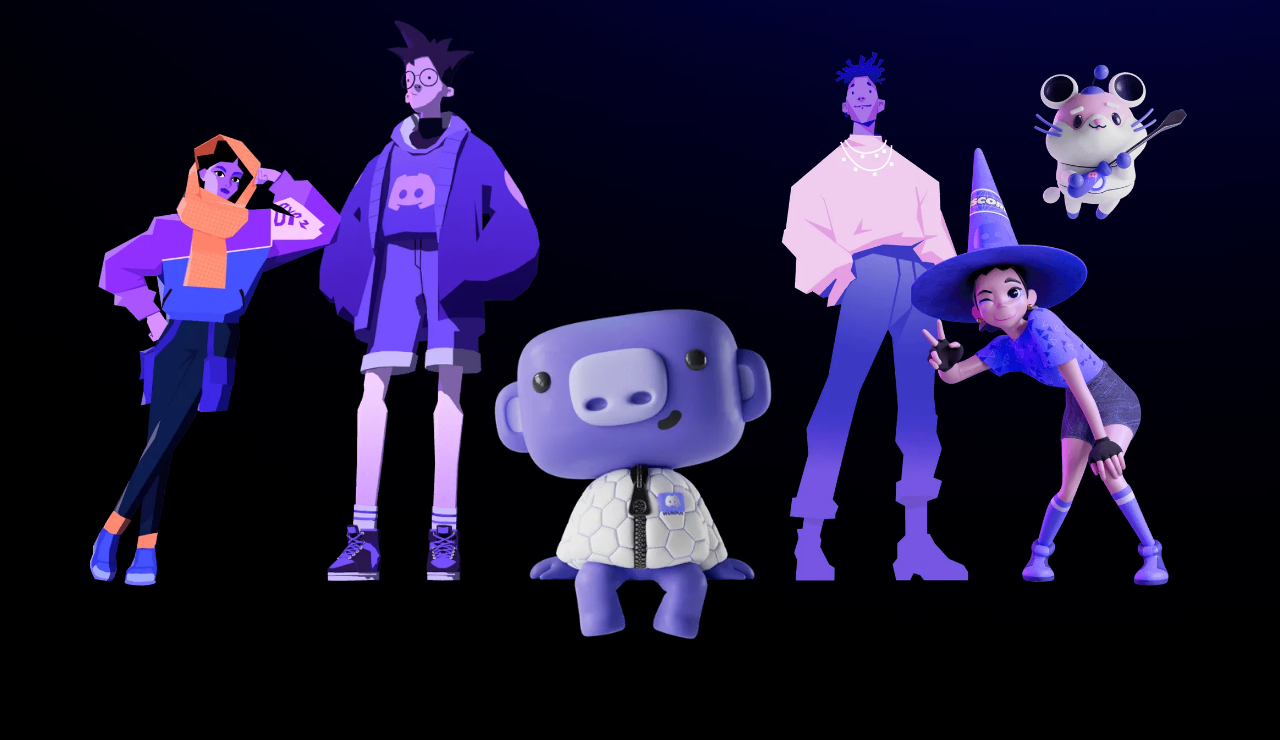
==== commit 1224b0ae: "Finalizando por Hoje, mas faltando apenas o Footer." ====
--- a/Discord/index.html
+++ b/Discord/index.html
@@ -67,7 +67,7 @@
         <div class="div-main">
             <div>
                 <video 
-                    src="imagens/video-1.mp4" width="850px" autoplay loop muted playsinline>
+                    src="imagens/video-1.mp4" width="750px" autoplay loop muted playsinline>
                 </video>
             </div>
             <div class="conteudo-main">
@@ -96,7 +96,7 @@
             
             <div>
                 <video
-                    src="imagens/video-2.mp4" width="850px" autoplay loop muted playsinline>
+                    src="imagens/video-2.mp4" width="750px" autoplay loop muted playsinline>
                 </video>
             </div>
         </div>
@@ -108,7 +108,7 @@
         <div class="div-main-3">
             <div>
                 <video 
-                    src="imagens/video-3.mp4" width="850px" autoplay loop muted playsinline>
+                    src="imagens/video-3.mp4" width="750px" autoplay loop muted playsinline>
                 </video>
             </div>
             <div class="conteudo-main-3">
@@ -154,11 +154,72 @@
             
             <div>
                 <video
-                    src="imagens/video-4.mp4" width="850px" autoplay loop muted playsinline>
-                </video>
-            </div>
+                    src="imagens/video-4.mp4" width="750px" autoplay loop muted playsinline>
+                </video>
+            </div>
+        </div>
+
+        <div class="div-main-5">
+            <div>
+                <video 
+                    src="imagens/video-5.mp4" width="750px" autoplay loop muted playsinline>
+                </video>
+            </div>
+            <div class="conteudo-main-5">
+                <div>
+                    <h1>SEMPRE TEM <br> COISA PRA <br> GENTE FAZER <br> JUNTO</h1>
+                </div>
+                
+                <div>
+                    <p>Vejam vídeos, joguem games integrados, ouçam músicas ou apenas naveguem juntos e compartilhem memes. Enviem 
+                    mensagens de texto, liguem, conversem por vídeo e joguem tranquilamente, tudo em um só bate-papo em grupo.</p>
+                </div>
+            </div>
+        </div>
+        <div class="cebola-main-5">
+            <img class="cebola" src="imagens/cebola-roxa.webp" alt="cebola-roxa">
+        </div>
+
+         <div class="div-main-6">
+            <div class="conteudo-main-6">
+                <div>
+                    <h1>SEJA QUAL FOR SEU JOGO, VENHA CURTIR AQUI</h1>
+                </div>
+
+                <div>
+                    <p>Seja no PC, celular ou console, você pode continuar curtindo no Discord. Troque facilmente de dispositivo 
+                    e use as ferramentas para gerenciar vários bate-papos em grupo com os amigos.</p>
+                </div>
+            </div>
+            
+            <div>
+                <video
+                    src="imagens/video-6.mp4" width="750px" autoplay loop muted playsinline>
+                </video>
+            </div>
+        </div>
+
+        <div class="div-explorer">
+            <h1>NÃO HÁ MAIS O QUE EXPLORAR.</h1>
+            <h1>É MELHOR IR CONVERSAR.</h1>
+        </div>
+
+        <div class="botoes">
+            <div class="botao-download-1">
+                <img src="imagens/icons8-baixar-24.png" alt="Baixar para Windows" width="35px" height="38px" >
+                <p>Baixar para Windows</p>
+            </div>
+        </div>
+
+        <div class="gangue-container">
+            <img class="gangue" src="imagens/gangue.webp" alt="gangue" width="1100px">
+            <img class="porquinho" src="imagens/porquinho.webp" alt="porquinho" width="400px">
         </div>
     </main>
-</article>
+    </article>
+
+    <footer>
+
+    </footer>
 </body>
 </html>
--- a/Discord/style.css
+++ b/Discord/style.css
@@ -26,7 +26,7 @@
 
 nav {
     display: flex;
-    gap: 30px;
+    gap:20px;
 }
 
 nav a {
@@ -70,7 +70,7 @@
 }
 
 main {
-    padding: 20px 150px;
+    padding: 150px;
 }
 
 /* container principal: foto + texto lado a lado */
@@ -101,14 +101,14 @@
 main h1 {
     color: white;
     font-family: 'Montserrat', sans-serif;
-    font-size: 75px;
+    font-size: 60px;
     line-height: 1;         /* era 3.3rem, esse valor fazia as linhas colarem */
 }
 
 main p {
     color: white;
     font-family: Arial, Helvetica, sans-serif;
-    font-size: 21px;
+    font-size: 25px;
 }
 
 .botoes {
@@ -173,7 +173,7 @@
 .div-main {
     display: flex;
     align-items: center;      /* centraliza verticalmente o texto em relação ao vídeo */
-    background-image: linear-gradient(to right, #6C75DD, #343693 80%);
+    background-image: linear-gradient(to right, #6C75DD, #1e1e5590 60%);
     border-radius: 130px;
     padding: 10px;
     gap: 15px;   
@@ -207,7 +207,7 @@
 .div-main-2 {
     display: flex;
     align-items: center;      /* centraliza verticalmente o texto em relação ao vídeo */
-    background-image: linear-gradient(to right, #343693, #6C75DD 80%);
+    background-image: linear-gradient(to left, #6C75DD, #1e1e5590 60%);
     border-radius: 130px;
     padding: 10px;
     gap: 15px;    
@@ -244,7 +244,7 @@
 .div-main-3 {
     display: flex;
     align-items: center;      /* centraliza verticalmente o texto em relação ao vídeo */
-    background-color: #4952CF;
+    background-image: linear-gradient(to right, #6C75DD, #1e1e5590 60%);
     border-radius: 130px; 
     padding: 10px;
     gap: 15px;   
@@ -327,7 +327,7 @@
 .div-main-4 {
     display: flex;
     align-items: center;      /* centraliza verticalmente o texto em relação ao vídeo */
-    background-image: linear-gradient(to right, #343693, #6C75DD 80%);
+    background-image: linear-gradient(to left, #6C75DD, #1e1e5590 60%);
     border-radius: 130px;
     padding: 10px;
     gap: 15px;    
@@ -361,9 +361,149 @@
     margin-left: 15px;
 }
 
+.div-main-5 {
+    display: flex;
+    align-items: center;      /* centraliza verticalmente o texto em relação ao vídeo */
+    background-image: linear-gradient(to right, #6C75DD, #1e1e5590 80%);
+    border-radius: 130px;
+    margin-top: 200px;
+    padding: 10px;
+    gap: 15px;   
+}
+
+.div-main-5 video {
+    border-radius: 140px;
+    padding: 20px;
+}
+
+.div-main-5 h1 {
+    color: white;
+    font-family: 'Montserrat', sans-serif;
+    font-size: 45px;
+    line-height: 0.9;
+}
+.div-main-5 p {
+    color: white;
+    font-family: Arial, Helvetica, sans-serif;
+    font-size: 22px;
+    line-height: 1.4;
+    max-width: 400px;            /* largura máxima do texto */
+}
+
+.conteudo-main-5 {
+    display: flex;
+    flex-direction: column;   /* h1 e p empilhados */
+    gap: 20px;
+}
+
+.cebola-main-5 {
+    display: flex;
+    justify-content: left;
+    position: relative;
+    bottom: 200px;
+    right: 80px;
+}
+
+.cebola {
+    width: 240px;
+}
+
+.div-main-6 {
+    display: flex;
+    align-items: center;      /* centraliza verticalmente o texto em relação ao vídeo */
+    background-image: linear-gradient(to left, #6C75DD, #1e1e5590 60%);
+    border-radius: 130px;
+    padding: 10px;
+    gap: 15px;   
+}
+
+.div-main-6 video {
+    border-radius: 140px;
+    padding: 20px;
+}
+
+.div-main-6 h1 {
+    color: white;
+    font-family: 'Montserrat', sans-serif;
+    font-size: 48px;
+    line-height: 0.9.5;
+}
+.div-main-6 p {
+    color: white;
+    font-family: Arial, Helvetica, sans-serif;
+    font-size: 20px;
+    line-height: 1.4;
+    max-width: 400px;            /* largura máxima do texto */
+}
+
+.conteudo-main-6 {
+    display: flex;
+    flex-direction: column;   /* h1 e p empilhados */
+    gap: 20px;
+    padding: 40px;
+    margin-left: 15px;
+}
+
+.div-explorer {
+    text-align: center;
+    margin-top: 230px;
+}
+
+.div-explorer h1 {
+    color: white;
+    font-family: 'Montserrat', sans-serif;
+    font-size: 55px;
+    line-height: 1.2;
+}
+
+.botao-download-1 {
+    display: flex;
+    border: 2px solid white;
+    background-color: white;
+    padding: 12px 45px;
+    border-radius: 10px;
+    transition: 0.3s, color 0.3s;
+    gap: 20px;
+    margin-top: 10px;
+}
+
+.botao-download-1:hover {
+    background-color: #c7c2c2;
+    border: 2px solid #c7c2c2;
+}
+
+.gangue-container {
+    position: relative;  /* referência para o porquinho absoluto */
+    display: flex;
+    justify-content: center; /* centraliza a gangue */
+    margin-top: 150px;
+}
+
+.gangue {
+    display: block;
+    width: 1100px;
+    max-width: 100%;
+
+}
+
+.porquinho {
+    position: absolute;  /* sai do fluxo e flutua sobre a gangue */
+    width: 400px;
+    max-width: 40%;
+
+    /* centraliza horizontal e verticalmente */
+    top: 86%;
+    left: 50%;
+    transform: translate(-50%, -50%); /* ajuste fino do centro */
+}
+
+footer {
+    background-color: aliceblue;
+}
+
 /* TELAS MENORES QUE 1024px */
 
-@media (max-width: 1024px) {
+@media (max-width: 768px) {
 
     .Entrar {
         padding: 10px 15px;
@@ -387,6 +527,10 @@
         gap: 20px;
     }
 
+    nav a {
+        font-size: 20px;
+    }
+
     /* Quando o checkbox estiver marcado, o nav aparece */
     #menu-toggle:checked ~ nav {
         display: flex;
@@ -409,7 +553,7 @@
 
      /* padding menor nas laterais */
     main {
-        padding: 20px 40px;
+        padding: 20px;
     }
 
     /* hero vira coluna: texto em cima, imagem embaixo */
@@ -476,25 +620,42 @@
         margin-top: 100px;
     }
 
-    .div-main video, .div-main-2 video, .div-main-3 video, .div-main-4 video {
+    .div-main-5{
+        flex-direction: column;
+        border-radius: 50px;
+        padding: 30px;
+        text-align: center;
+        overflow: hidden; /* impede conteúdo de vazar pra fora */
+        margin-top: 100px;
+    }
+    .div-main-6{
+        flex-direction: column;
+        border-radius: 50px;
+        padding: 30px;
+        text-align: center;
+        overflow: hidden; /* impede conteúdo de vazar pra fora */
+        margin-top: 100px;
+    }
+
+    .div-main video, .div-main-2 video, .div-main-3 video, .div-main-4 video, .div-main-5 video, .div-main-6 video {
         width: 90%;
         border-radius: 70px;
     }
 
-    .div-main h1, .div-main-2 h1, .div-main-3 h1, .div-main-4 h1 {
-        font-size: 35px;
+    .div-main h1, .div-main-2 h1, .div-main-3 h1, .div-main-4 h1, .div-main-5 h1, .div-main-6 h1 {
+        font-size: 45px;
         word-break: break-word; /* quebra palavra se necessário */
     }
 
-    .div-main p, .div-main-2 p, .div-main-3 p, .div-main-4 p {
+    .div-main p, .div-main-2 p, .div-main-3 p, .div-main-4 p, .div-main-5 p, .div-main-6 p {
         width: 100%;
         max-width: 400px;      /* limita a largura */
-        font-size: 18px;
+        font-size: 19px;
         text-align: center;
         margin: 0 auto;        /* centraliza o bloco dentro do container */
     }
 
-    .conteudo-main, .conteudo-main-2, .conteudo-main-3, .conteudo-main-4 {
+    .conteudo-main, .conteudo-main-2, .conteudo-main-3, .conteudo-main-4, .conteudo-main-5, .conteudo-main-6 {
         padding: 0 20px 20px 20px; /* respiro nas laterais */
         text-align: center;
     }
@@ -508,12 +669,23 @@
         z-index: 1;           /* fica na frente da div-main-3 */
     }
 
-    
+    .cebola-main-5 {
+        display: flex;
+        justify-content: left;
+        position: relative;
+        bottom: 210px;
+        right: 80px;
+        width: 15px;
+}
 
 }
 
 
 @media (max-width: 1400px) {
+
+    nav a {
+        font-size: 14px;
+    }
 
     main {
         padding: 20px;
@@ -528,9 +700,15 @@
     }
 
     /* remove o width 100% e reduz o padding */
-    .botao-download,
+    .botao-download img {
+        padding: 0px 10px;  /* padding menor */
+        width: 30px; /* largura automática — só do tamanho do conteúdo */
+        height: 35px;
+        justify-content: center;
+    }
+
     .botao-navegador {
-        padding: 15px 25px;  /* padding menor */
+        padding: 19px 25px;  /* padding menor */
         width: auto;          /* largura automática — só do tamanho do conteúdo */
         justify-content: center;
     }
@@ -547,7 +725,7 @@
         font-size: 19px;  /* texto menor dentro dos botões */
     }
 
-    .conteudo-main, .conteudo-main-2, .conteudo-main-3, .conteudo-main-4 {
+    .conteudo-main, .conteudo-main-2, .conteudo-main-3, .conteudo-main-4, .conteudo-main-5, .conteudo-main-6 {
         text-align: center;
         padding: 20px 15px 20px 15px; /* menos padding nas laterais */
         margin: auto;
@@ -592,11 +770,67 @@
         overflow: hidden; /* impede conteúdo de vazar pra fora */
     }
 
-    .div-main p, .div-main-2 p, .div-main-3 p, .div-main-4 p {
+    .div-main-5 {
+        flex-direction: column;
+        border-radius: 50px;
+        padding: 30px;
+        text-align: center;
+        overflow: hidden; /* impede conteúdo de vazar pra fora */
+    }
+
+    .div-main-6 {
+        flex-direction: column;
+        border-radius: 50px;
+        padding: 30px;
+        text-align: center;
+        overflow: hidden; /* impede conteúdo de vazar pra fora */
+    }
+
+    .div-main video, .div-main-2 video, .div-main-3 video, .div-main-4 video, .div-main-5 video, .div-main-6 video {
+        width: 90%;
+        border-radius: 70px;
+    }
+
+    .div-main p, .div-main-2 p, .div-main-3 p, .div-main-4 p, .div-main-5 p, .div-main-6 p {
         width: 100%;
         max-width: 400px;      /* limita a largura */
-        font-size: 18px;
+        font-size: 19px;
         text-align: center;
         margin: 0 auto;        /* centraliza o bloco dentro do container */
     }
+
+    .faixa {
+    background-image: linear-gradient(to bottom, #252752, #5359B9);
+    padding: 45px 0;
+    overflow: hidden;
+    white-space: nowrap;
+    margin-top: 200px;
+
+    /* cancela o padding do main nas laterais */
+    margin-left: -15px;
+    margin-right: -15px;
+    }
+
+    .cebola-main-5 {
+        display: flex;
+        justify-content: left;
+        position: relative;
+        bottom: 210px;
+        right: 80px;
+        width: 150px;
+    }
+
+    .cebola {
+        display: flex;
+        justify-content: left;
+        position: relative;
+        top: 200px;
+        left: 50px;
+        width: 130px;
+    }
+
+    .div-explorer h1 {
+    text-align: center;
+    font-size: 35px;
+    }
 }
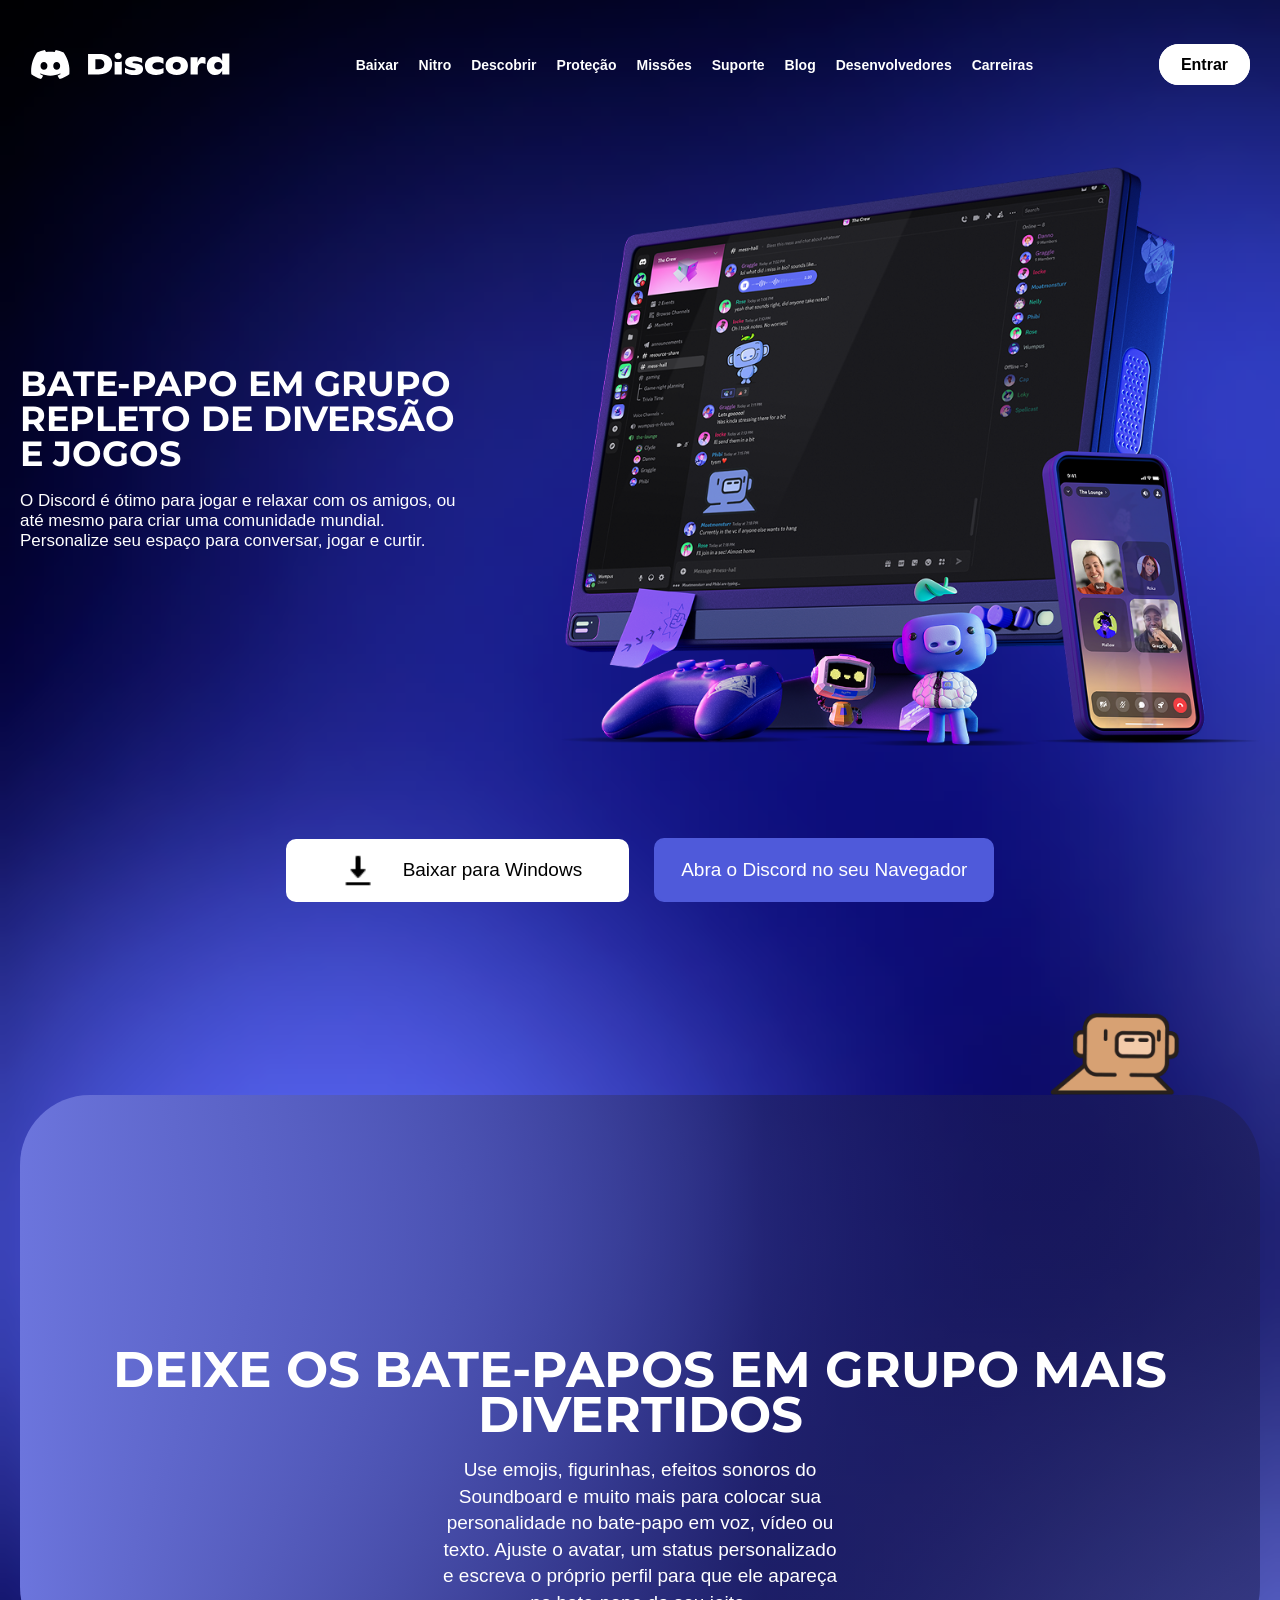
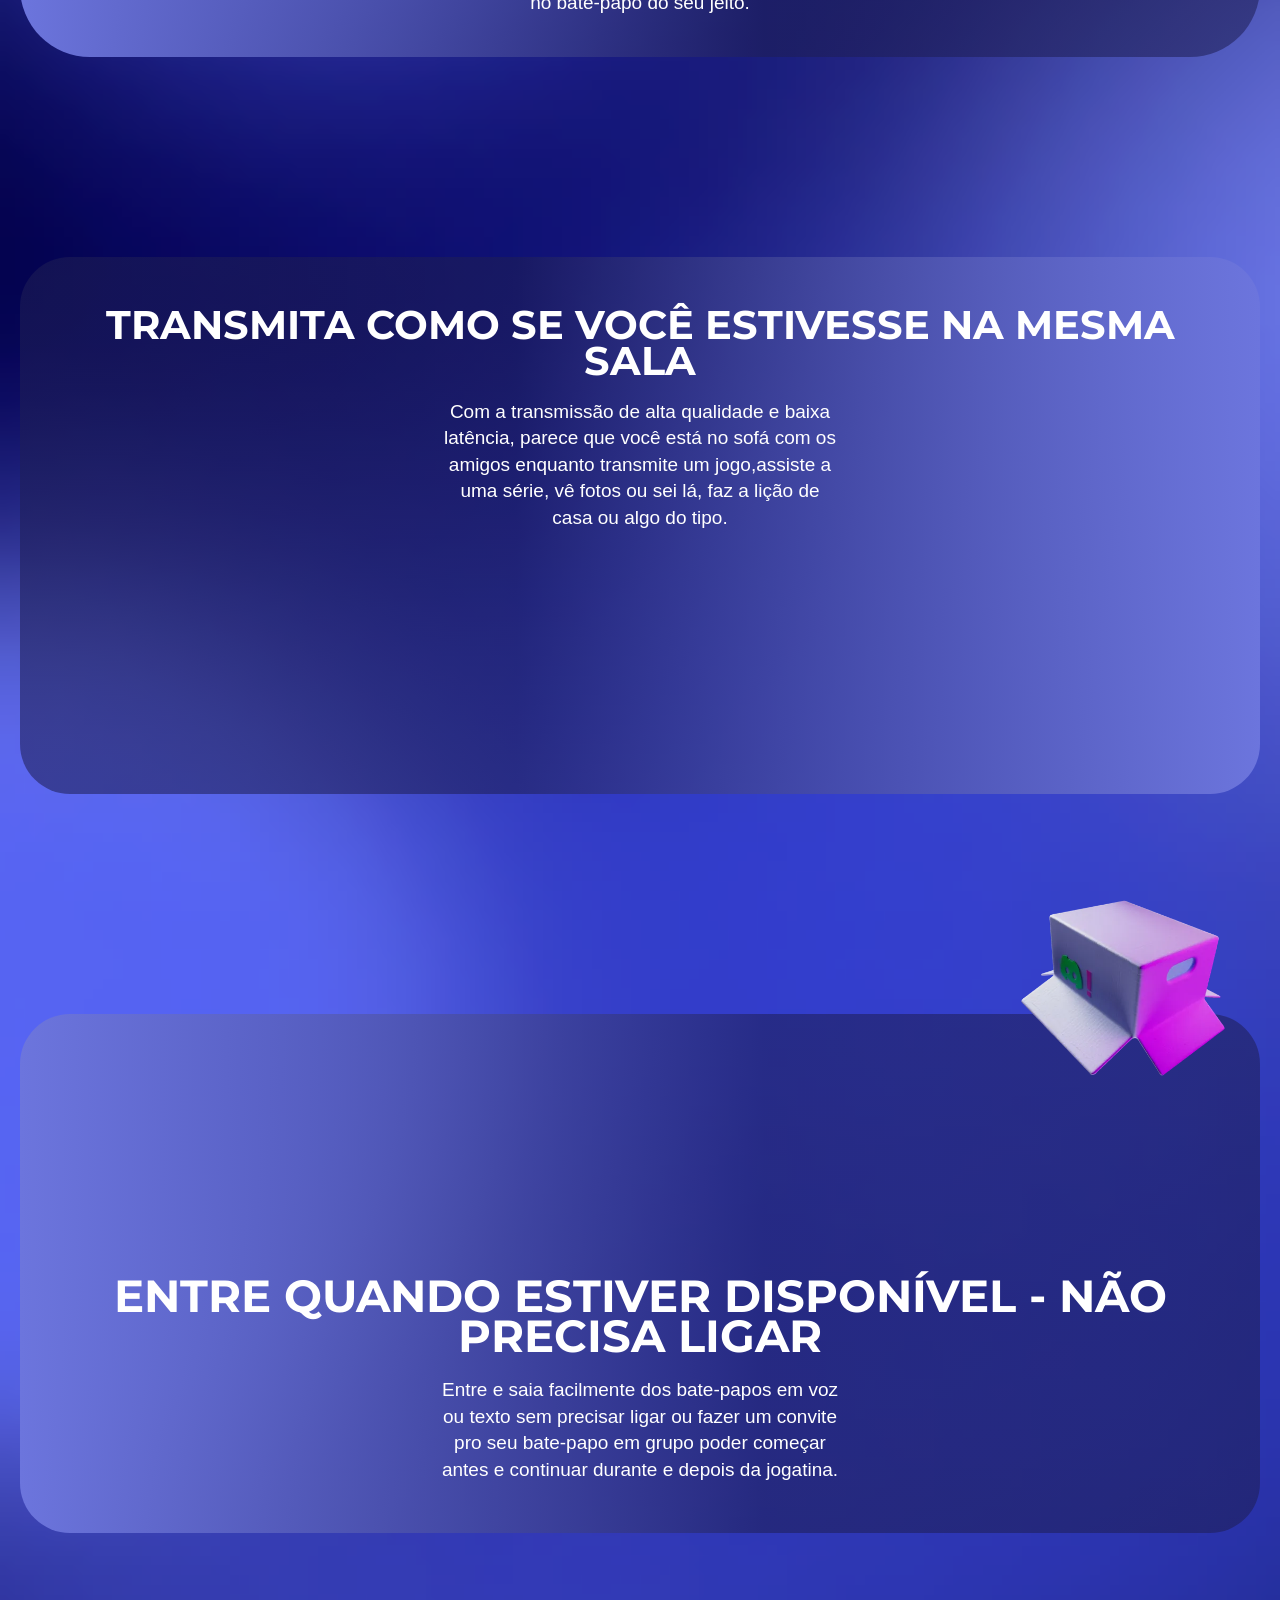
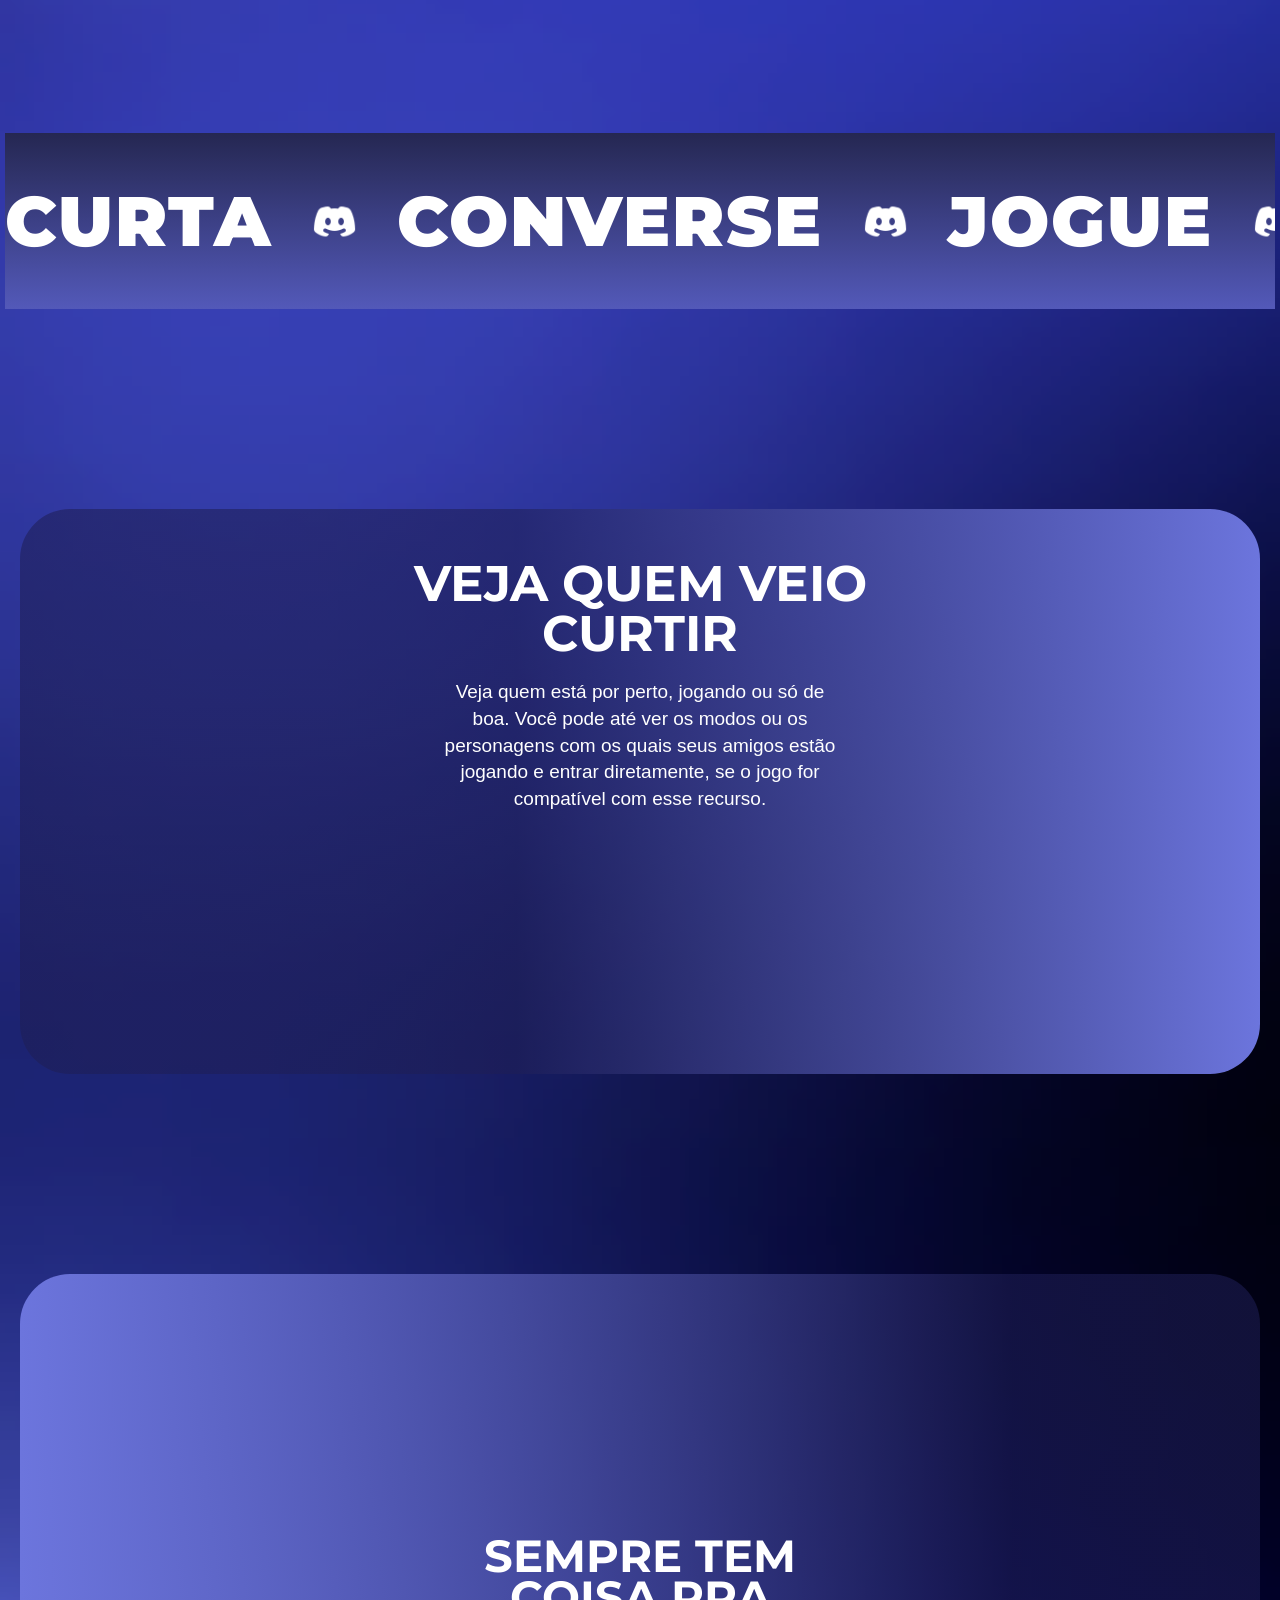
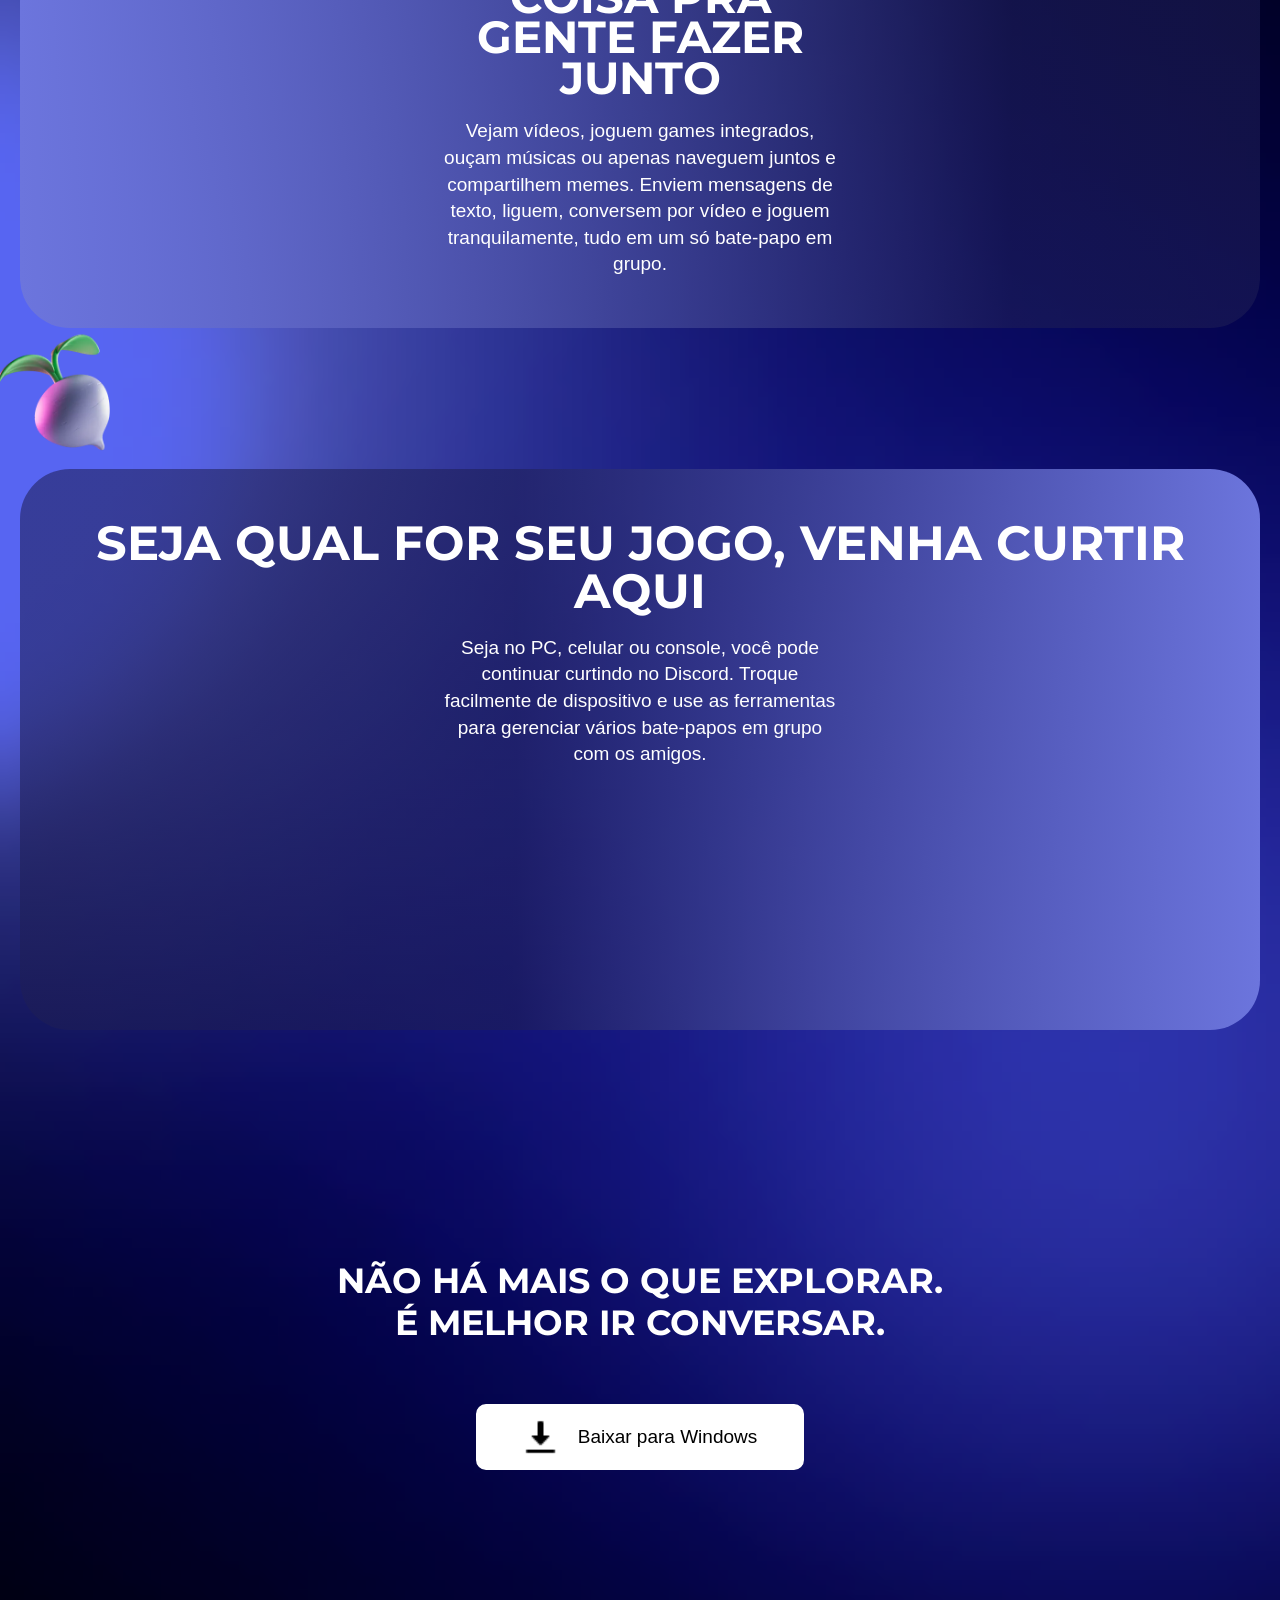
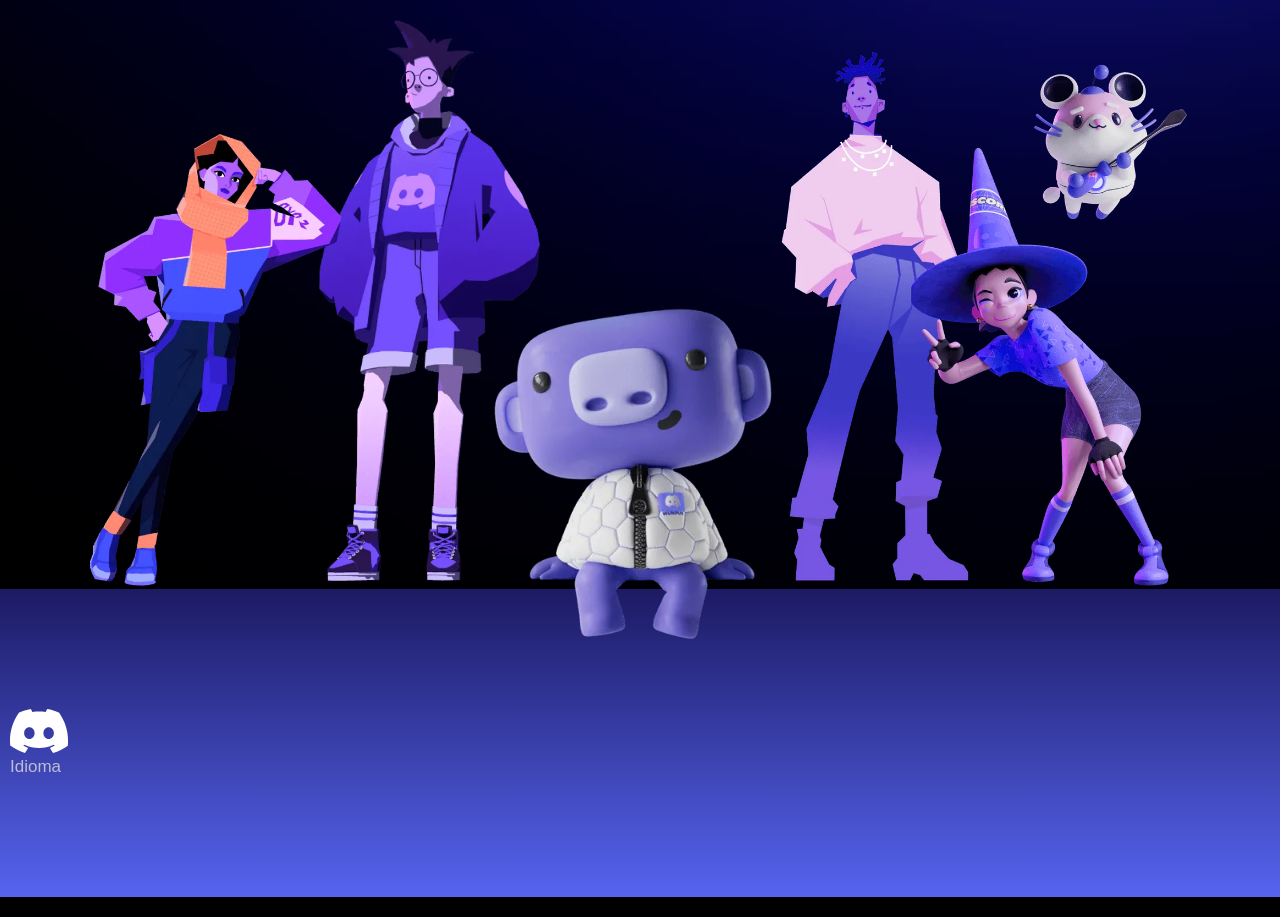
==== commit 6937b0f8: "em construção do footer." ====
--- a/Discord/index.html
+++ b/Discord/index.html
@@ -33,193 +33,201 @@
     </header>
 
     <article>
-    <main>
-        <div class="hero">
-
-            <!-- lado esquerdo: imagem -->
-            <div class="hero-texto">
-                <h1>BATE-PAPO EM GRUPO REPLETO DE DIVERSÃO E JOGOS</h1>
-                <p>O Discord é ótimo para jogar e relaxar com os amigos, ou até mesmo para criar uma comunidade mundial. Personalize seu espaço para conversar, jogar e curtir.</p>
-            </div>
-
-            <!-- lado direito: texto -->
-            <div class="hero-imagem">
-                <img src="imagens/6841ca4c5468891aedebb224_homepage-hero-mobile-858x803.webp" alt="img">
-            </div>
-
-        </div>
-
-        <div class="botoes">
-            <div class="botao-download">
-                <img src="imagens/icons8-baixar-24.png" alt="Baixar para Windows" width="35px" height="38px" >
-                <p>Baixar para Windows</p>
-            </div>
-
-            <div class="botao-navegador">
-                <p>Abra o Discord no seu Navegador</p>
-            </div>
-        </div>
+        <main>
+            <div class="hero">
+
+                <!-- lado esquerdo: imagem -->
+                <div class="hero-texto">
+                    <h1>BATE-PAPO EM GRUPO REPLETO DE DIVERSÃO E JOGOS</h1>
+                    <p>O Discord é ótimo para jogar e relaxar com os amigos, ou até mesmo para criar uma comunidade mundial. Personalize seu espaço para conversar, jogar e curtir.</p>
+                </div>
+
+                <!-- lado direito: texto -->
+                <div class="hero-imagem">
+                    <img src="imagens/6841ca4c5468891aedebb224_homepage-hero-mobile-858x803.webp" alt="img">
+                </div>
+
+            </div>
+
+            <div class="botoes">
+                <div class="botao-download">
+                    <img src="imagens/icons8-baixar-24.png" alt="Baixar para Windows" width="35px" height="38px" >
+                    <p>Baixar para Windows</p>
+                </div>
+
+                <div class="botao-navegador">
+                    <p>Abra o Discord no seu Navegador</p>
+                </div>
+            </div>
+            
+            <div class="animacao">
+                <img class="animacao" src="imagens/imagem.animacao/6620ec7544fa3849c3cb27fc_party_wumpus.gif" width="130px" alt="svg">
+            </div>
         
-        <div class="animacao">
-            <img class="animacao" src="imagens/imagem.animacao/6620ec7544fa3849c3cb27fc_party_wumpus.gif" width="130px" alt="svg">
-        </div>
-    
-        <div class="div-main">
-            <div>
-                <video 
-                    src="imagens/video-1.mp4" width="750px" autoplay loop muted playsinline>
-                </video>
-            </div>
-            <div class="conteudo-main">
-                <div>
-                    <h1>DEIXE OS BATE-PAPOS EM GRUPO MAIS DIVERTIDOS</h1>
+            <div class="div-main">
+                <div>
+                    <video 
+                        src="imagens/video-1.mp4" width="750px" autoplay loop muted playsinline>
+                    </video>
+                </div>
+                <div class="conteudo-main">
+                    <div>
+                        <h1>DEIXE OS BATE-PAPOS EM GRUPO MAIS DIVERTIDOS</h1>
+                    </div>
+                    
+                    <div>
+                        <p>Use emojis, figurinhas, efeitos sonoros do Soundboard e muito mais para colocar sua personalidade no bate-papo em voz, vídeo ou
+                        texto. Ajuste o avatar, um status personalizado e escreva o próprio perfil para que ele apareça no bate-papo do seu jeito.</p>
+                    </div>
+                </div>
+            </div>
+
+            <div class="div-main-2">
+                <div class="conteudo-main-2">
+                    <div>
+                        <h1>TRANSMITA COMO SE VOCÊ ESTIVESSE NA MESMA SALA</h1>
+                    </div>
+
+                    <div>
+                        <p>Com a transmissão de alta qualidade e baixa latência, parece que você está no sofá com os amigos enquanto 
+                        transmite um jogo,assiste a uma série, vê fotos ou sei lá, faz a lição de casa ou algo do tipo.</p>
+                    </div>
                 </div>
                 
                 <div>
-                    <p>Use emojis, figurinhas, efeitos sonoros do Soundboard e muito mais para colocar sua personalidade no bate-papo em voz, vídeo ou
-                    texto. Ajuste o avatar, um status personalizado e escreva o próprio perfil para que ele apareça no bate-papo do seu jeito.</p>
-                </div>
-            </div>
-        </div>
-
-        <div class="div-main-2">
-            <div class="conteudo-main-2">
-                <div>
-                    <h1>TRANSMITA COMO SE VOCÊ ESTIVESSE NA MESMA SALA</h1>
-                </div>
-
-                <div>
-                    <p>Com a transmissão de alta qualidade e baixa latência, parece que você está no sofá com os amigos enquanto 
-                    transmite um jogo,assiste a uma série, vê fotos ou sei lá, faz a lição de casa ou algo do tipo.</p>
-                </div>
-            </div>
+                    <video
+                        src="imagens/video-2.mp4" width="750px" autoplay loop muted playsinline>
+                    </video>
+                </div>
+            </div>
+
+            <div class="box">
+                <img src="imagens/6729d519a38959fc5dcc329a_Box.webp" width="230px" alt="box">
+            </div>
+
+            <div class="div-main-3">
+                <div>
+                    <video 
+                        src="imagens/video-3.mp4" width="750px" autoplay loop muted playsinline>
+                    </video>
+                </div>
+                <div class="conteudo-main-3">
+                    <div>
+                        <h1>ENTRE QUANDO ESTIVER DISPONÍVEL - NÃO PRECISA LIGAR</h1>
+                    </div>
+                    
+                    <div>
+                        <p>Entre e saia facilmente dos bate-papos em voz ou texto sem precisar ligar ou fazer um convite
+                        pro seu bate-papo em grupo poder começar antes e continuar durante e depois da jogatina.</p>
+                    </div>
+                </div>
+            </div>
+
+            <div class="faixa">
+                <div class="faixa-conteudo">
+                    <span>CURTA</span>
+                    <img src="imagens/icons8-logo-discord-48 (1).png" width="45px">
+                    <span>CONVERSE</span>
+                    <img src="imagens/icons8-logo-discord-48 (1).png" width="45px">
+                    <span>JOGUE</span>
+                    <img src="imagens/icons8-logo-discord-48 (1).png" width="45px">
+                    <span>CURTA</span>
+                    <img src="imagens/icons8-logo-discord-48 (1).png" width="45px">
+                    <span>CONVERSE</span>
+                    <img src="imagens/icons8-logo-discord-48 (1).png" width="45px">
+                    <span>JOGUE</span>
+                    <img src="imagens/icons8-logo-discord-48 (1).png" width="45px">
+                </div>
+            </div>
+
+            <div class="div-main-4">
+                <div class="conteudo-main-4">
+                    <div>
+                        <h1>VEJA QUEM VEIO <br> CURTIR</h1>
+                    </div>
+
+                    <div>
+                        <p>Veja quem está por perto, jogando ou só de boa. Você pode até ver os modos ou os personagens com os quais
+                        seus amigos estão jogando e entrar diretamente, se o jogo for compatível com esse recurso.</p>
+                    </div>
+                </div>
+                
+                <div>
+                    <video
+                        src="imagens/video-4.mp4" width="750px" autoplay loop muted playsinline>
+                    </video>
+                </div>
+            </div>
+
+            <div class="div-main-5">
+                <div>
+                    <video 
+                        src="imagens/video-5.mp4" width="750px" autoplay loop muted playsinline>
+                    </video>
+                </div>
+                <div class="conteudo-main-5">
+                    <div>
+                        <h1>SEMPRE TEM <br> COISA PRA <br> GENTE FAZER <br> JUNTO</h1>
+                    </div>
+                    
+                    <div>
+                        <p>Vejam vídeos, joguem games integrados, ouçam músicas ou apenas naveguem juntos e compartilhem memes. Enviem 
+                        mensagens de texto, liguem, conversem por vídeo e joguem tranquilamente, tudo em um só bate-papo em grupo.</p>
+                    </div>
+                </div>
+            </div>
+            <div class="cebola-main-5">
+                <img class="cebola" src="imagens/cebola-roxa.webp" alt="cebola-roxa">
+            </div>
+
+            <div class="div-main-6">
+                <div class="conteudo-main-6">
+                    <div>
+                        <h1>SEJA QUAL FOR SEU JOGO, VENHA CURTIR AQUI</h1>
+                    </div>
+
+                    <div>
+                        <p>Seja no PC, celular ou console, você pode continuar curtindo no Discord. Troque facilmente de dispositivo 
+                        e use as ferramentas para gerenciar vários bate-papos em grupo com os amigos.</p>
+                    </div>
+                </div>
+                
+                <div>
+                    <video
+                        src="imagens/video-6.mp4" width="750px" autoplay loop muted playsinline>
+                    </video>
+                </div>
+            </div>
+
+            <div class="div-explorer">
+                <h1>NÃO HÁ MAIS O QUE EXPLORAR.</h1>
+                <h1>É MELHOR IR CONVERSAR.</h1>
+            </div>
+
+            <div class="botoes">
+                <div class="botao-download-1">
+                    <img src="imagens/icons8-baixar-24.png" alt="Baixar para Windows" width="35px" height="38px" >
+                    <p>Baixar para Windows</p>
+                </div>
+            </div>
+
+            <div class="gangue-container">
+                <img class="gangue" src="imagens/gangue.webp" alt="gangue" width="1100px">
+                <img class="porquinho" src="imagens/porquinho.webp" alt="porquinho" width="400px">
+            </div>
+
+            <footer>
+                <div class="coluna-1">
+                    <img src="imagens/Discord-footer.svg" alt="Discord">
+                    <div class="idioma">
+                        <p>Idioma</p>
+                    </div>
+
+                </div>
+
+            </footer>
             
-            <div>
-                <video
-                    src="imagens/video-2.mp4" width="750px" autoplay loop muted playsinline>
-                </video>
-            </div>
-        </div>
-
-        <div class="box">
-            <img src="imagens/6729d519a38959fc5dcc329a_Box.webp" width="230px" alt="box">
-        </div>
-
-        <div class="div-main-3">
-            <div>
-                <video 
-                    src="imagens/video-3.mp4" width="750px" autoplay loop muted playsinline>
-                </video>
-            </div>
-            <div class="conteudo-main-3">
-                <div>
-                    <h1>ENTRE QUANDO ESTIVER DISPONÍVEL - NÃO PRECISA LIGAR</h1>
-                </div>
-                
-                <div>
-                    <p>Entre e saia facilmente dos bate-papos em voz ou texto sem precisar ligar ou fazer um convite
-                    pro seu bate-papo em grupo poder começar antes e continuar durante e depois da jogatina.</p>
-                </div>
-            </div>
-        </div>
-
-        <div class="faixa">
-            <div class="faixa-conteudo">
-                <span>CURTA</span>
-                <img src="imagens/icons8-logo-discord-48 (1).png" width="45px">
-                <span>CONVERSE</span>
-                <img src="imagens/icons8-logo-discord-48 (1).png" width="45px">
-                <span>JOGUE</span>
-                <img src="imagens/icons8-logo-discord-48 (1).png" width="45px">
-                <span>CURTA</span>
-                <img src="imagens/icons8-logo-discord-48 (1).png" width="45px">
-                <span>CONVERSE</span>
-                <img src="imagens/icons8-logo-discord-48 (1).png" width="45px">
-                <span>JOGUE</span>
-                <img src="imagens/icons8-logo-discord-48 (1).png" width="45px">
-            </div>
-        </div>
-
-        <div class="div-main-4">
-            <div class="conteudo-main-4">
-                <div>
-                    <h1>VEJA QUEM VEIO <br> CURTIR</h1>
-                </div>
-
-                <div>
-                    <p>Veja quem está por perto, jogando ou só de boa. Você pode até ver os modos ou os personagens com os quais
-                    seus amigos estão jogando e entrar diretamente, se o jogo for compatível com esse recurso.</p>
-                </div>
-            </div>
-            
-            <div>
-                <video
-                    src="imagens/video-4.mp4" width="750px" autoplay loop muted playsinline>
-                </video>
-            </div>
-        </div>
-
-        <div class="div-main-5">
-            <div>
-                <video 
-                    src="imagens/video-5.mp4" width="750px" autoplay loop muted playsinline>
-                </video>
-            </div>
-            <div class="conteudo-main-5">
-                <div>
-                    <h1>SEMPRE TEM <br> COISA PRA <br> GENTE FAZER <br> JUNTO</h1>
-                </div>
-                
-                <div>
-                    <p>Vejam vídeos, joguem games integrados, ouçam músicas ou apenas naveguem juntos e compartilhem memes. Enviem 
-                    mensagens de texto, liguem, conversem por vídeo e joguem tranquilamente, tudo em um só bate-papo em grupo.</p>
-                </div>
-            </div>
-        </div>
-        <div class="cebola-main-5">
-            <img class="cebola" src="imagens/cebola-roxa.webp" alt="cebola-roxa">
-        </div>
-
-         <div class="div-main-6">
-            <div class="conteudo-main-6">
-                <div>
-                    <h1>SEJA QUAL FOR SEU JOGO, VENHA CURTIR AQUI</h1>
-                </div>
-
-                <div>
-                    <p>Seja no PC, celular ou console, você pode continuar curtindo no Discord. Troque facilmente de dispositivo 
-                    e use as ferramentas para gerenciar vários bate-papos em grupo com os amigos.</p>
-                </div>
-            </div>
-            
-            <div>
-                <video
-                    src="imagens/video-6.mp4" width="750px" autoplay loop muted playsinline>
-                </video>
-            </div>
-        </div>
-
-        <div class="div-explorer">
-            <h1>NÃO HÁ MAIS O QUE EXPLORAR.</h1>
-            <h1>É MELHOR IR CONVERSAR.</h1>
-        </div>
-
-        <div class="botoes">
-            <div class="botao-download-1">
-                <img src="imagens/icons8-baixar-24.png" alt="Baixar para Windows" width="35px" height="38px" >
-                <p>Baixar para Windows</p>
-            </div>
-        </div>
-
-        <div class="gangue-container">
-            <img class="gangue" src="imagens/gangue.webp" alt="gangue" width="1100px">
-            <img class="porquinho" src="imagens/porquinho.webp" alt="porquinho" width="400px">
-        </div>
-    </main>
+        </main>
     </article>
-
-    <footer>
-
-    </footer>
 </body>
 </html>
--- a/Discord/style.css
+++ b/Discord/style.css
@@ -86,11 +86,6 @@
     width: 700px;
 }
 
-.img-girl {
-    width: 170px;
-
-}
-
 /* lado direito */
 .hero-texto {
     display: flex;
@@ -498,10 +493,23 @@
 }
 
 footer {
-    background-color: aliceblue;
-}
-
-/* TELAS MENORES QUE 1024px */
+    background-image: linear-gradient(to bottom, #1C1A64, #5664EF);
+    color: white;
+    font-family: Arial, Helvetica, sans-serif;
+    margin-left: -150px;
+    margin-right: -150px;
+    margin-top: -20px;
+    padding: 120px 40px;
+}
+
+footer p {
+    font-size: 18px;
+    color: #BDBDD3;
+    font-weight: 500;
+}
+
+
+/* TELAS MENORES QUE 768px */
 
 @media (max-width: 768px) {
 
@@ -833,4 +841,14 @@
     text-align: center;
     font-size: 35px;
     }
+
+    footer {
+        background-image: linear-gradient(to bottom, #1C1A64, #5664EF);
+        color: white;
+        font-family: Arial, Helvetica, sans-serif;
+        margin-left: -50px;
+        margin-right: -20px;
+        margin-top: -12px;
+    }
+
 }
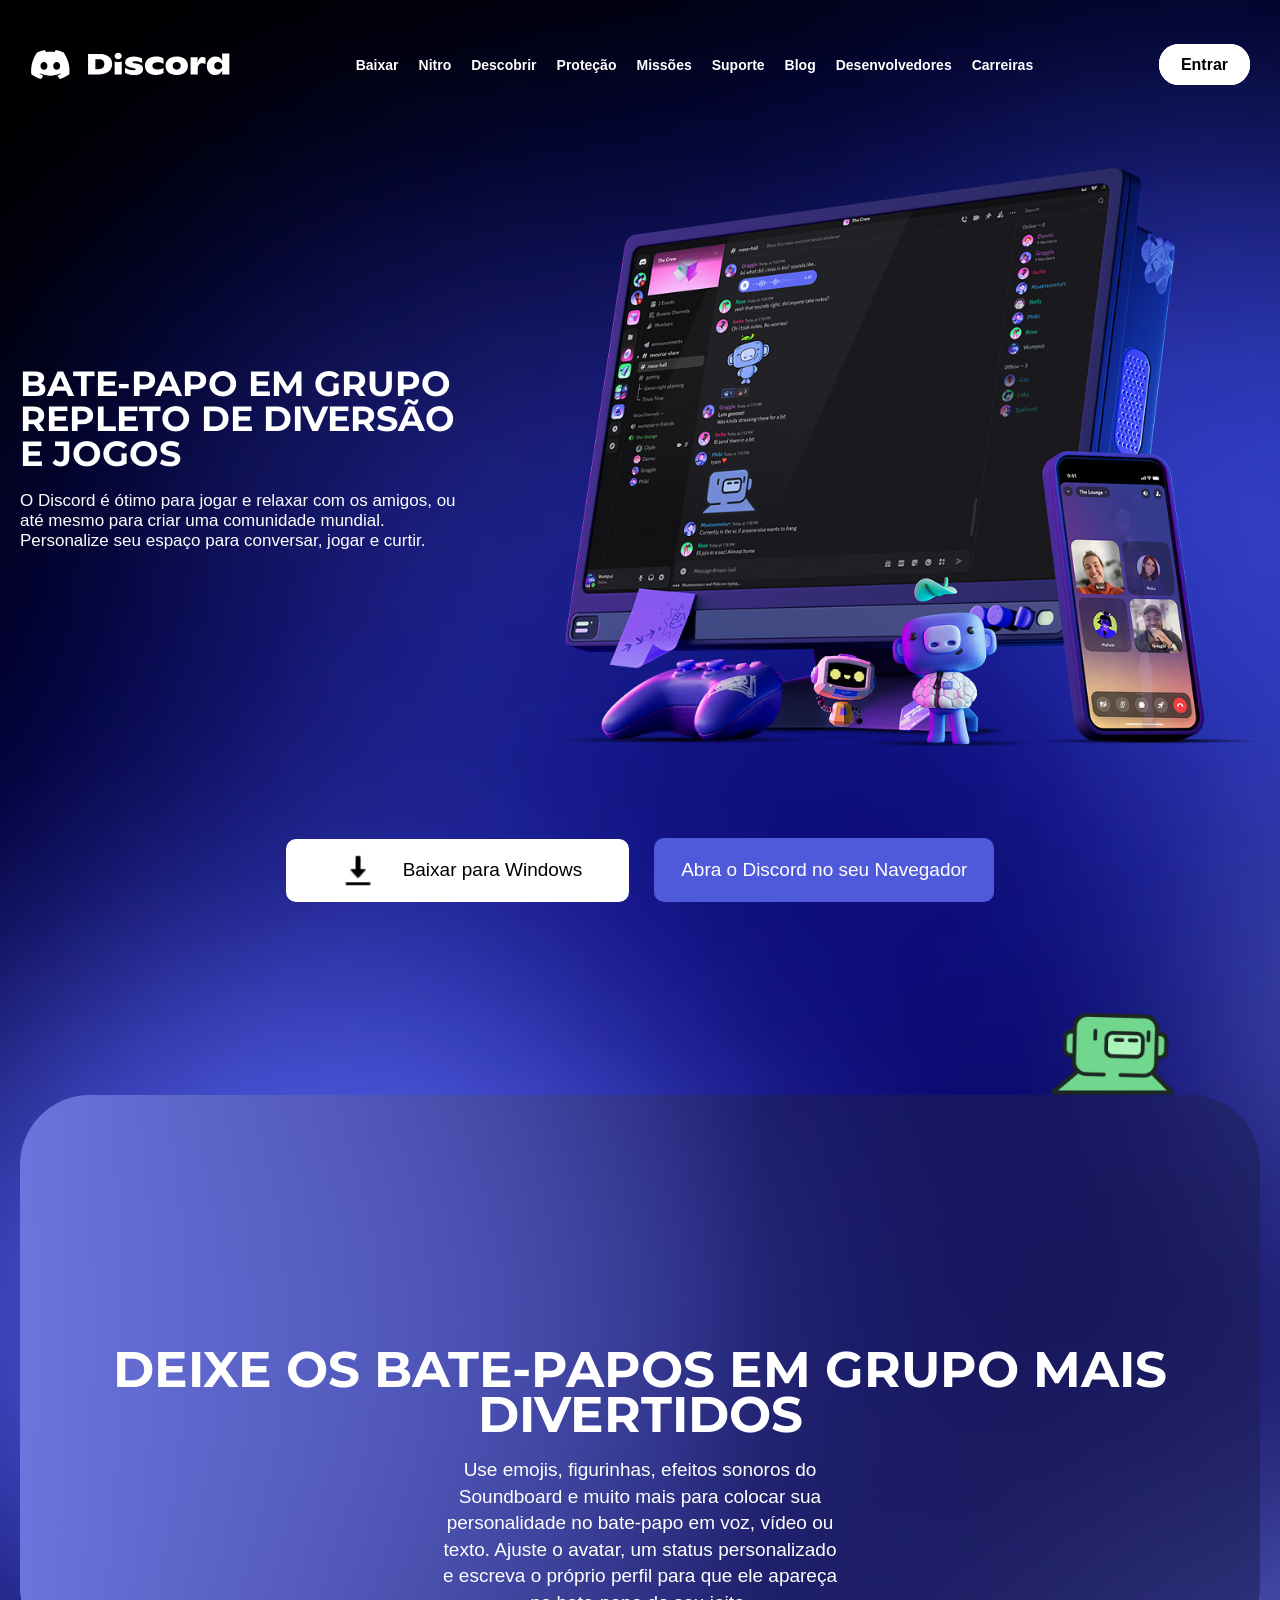
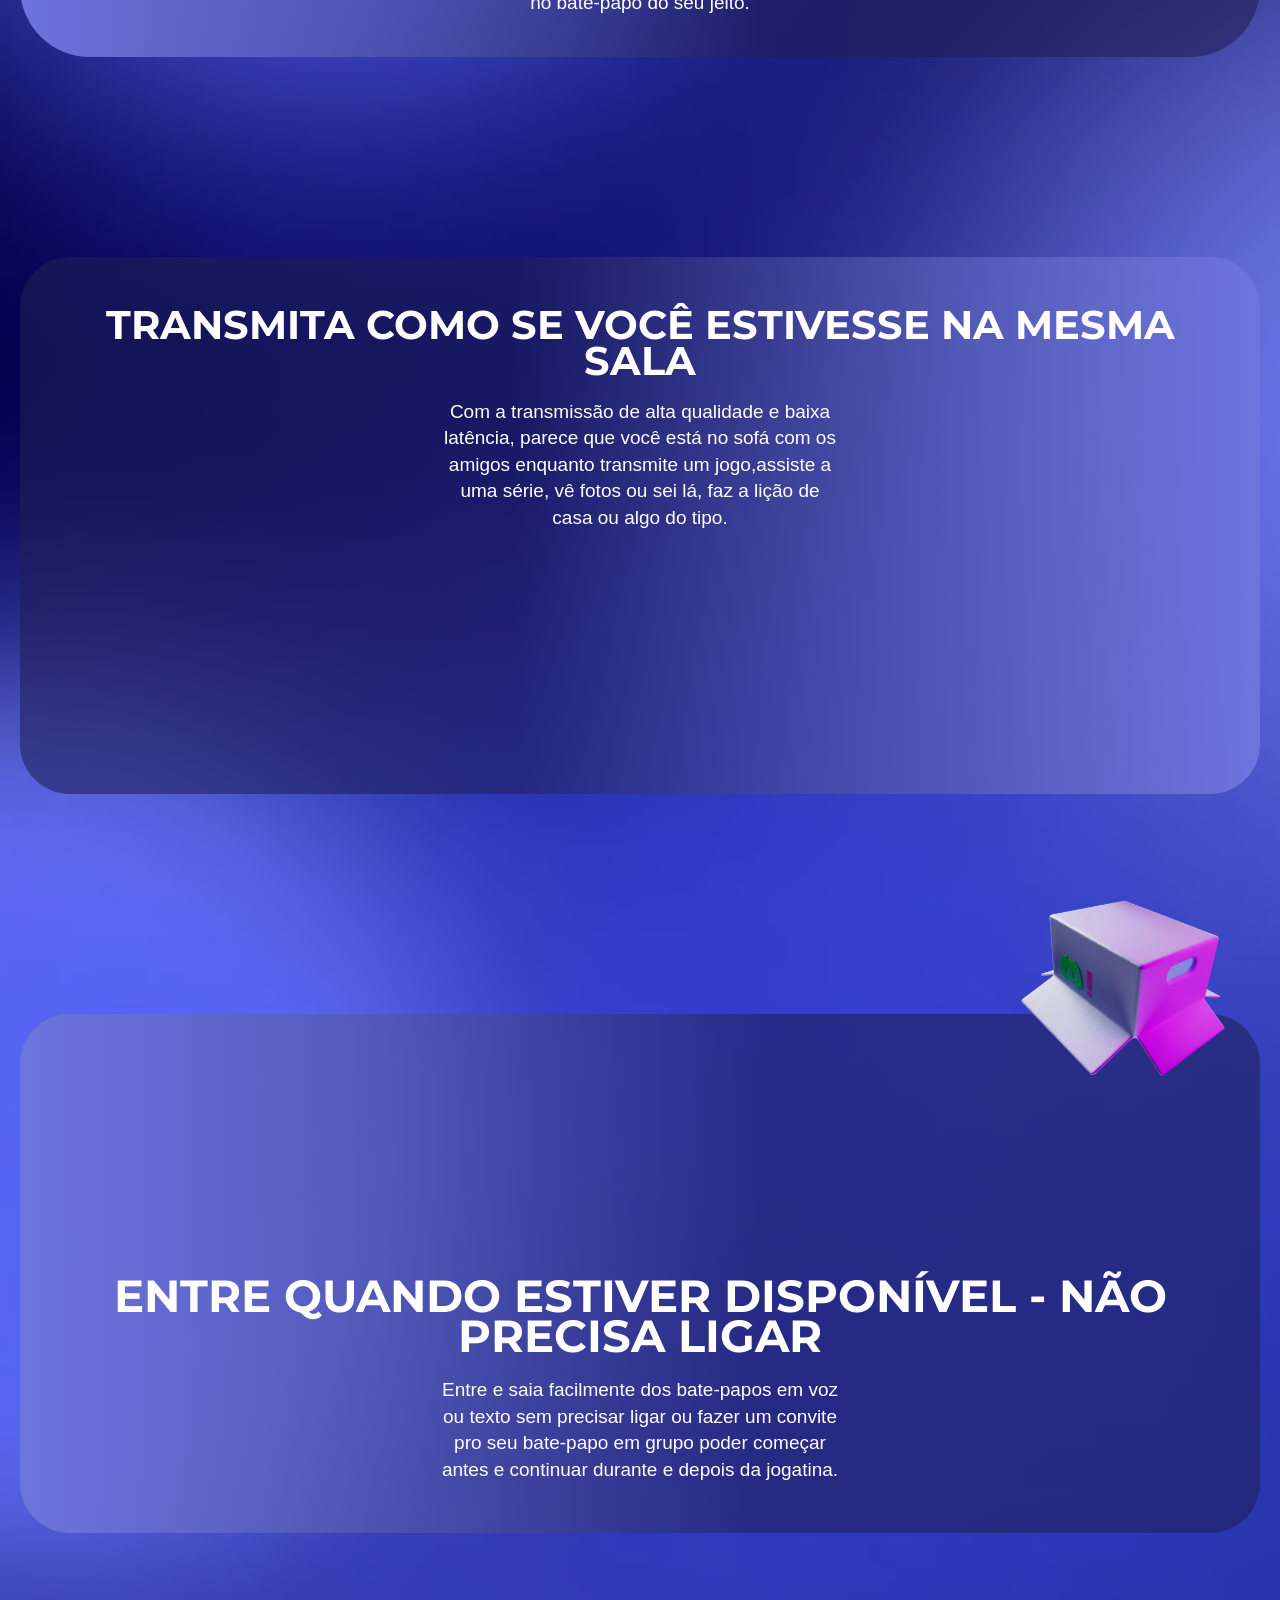
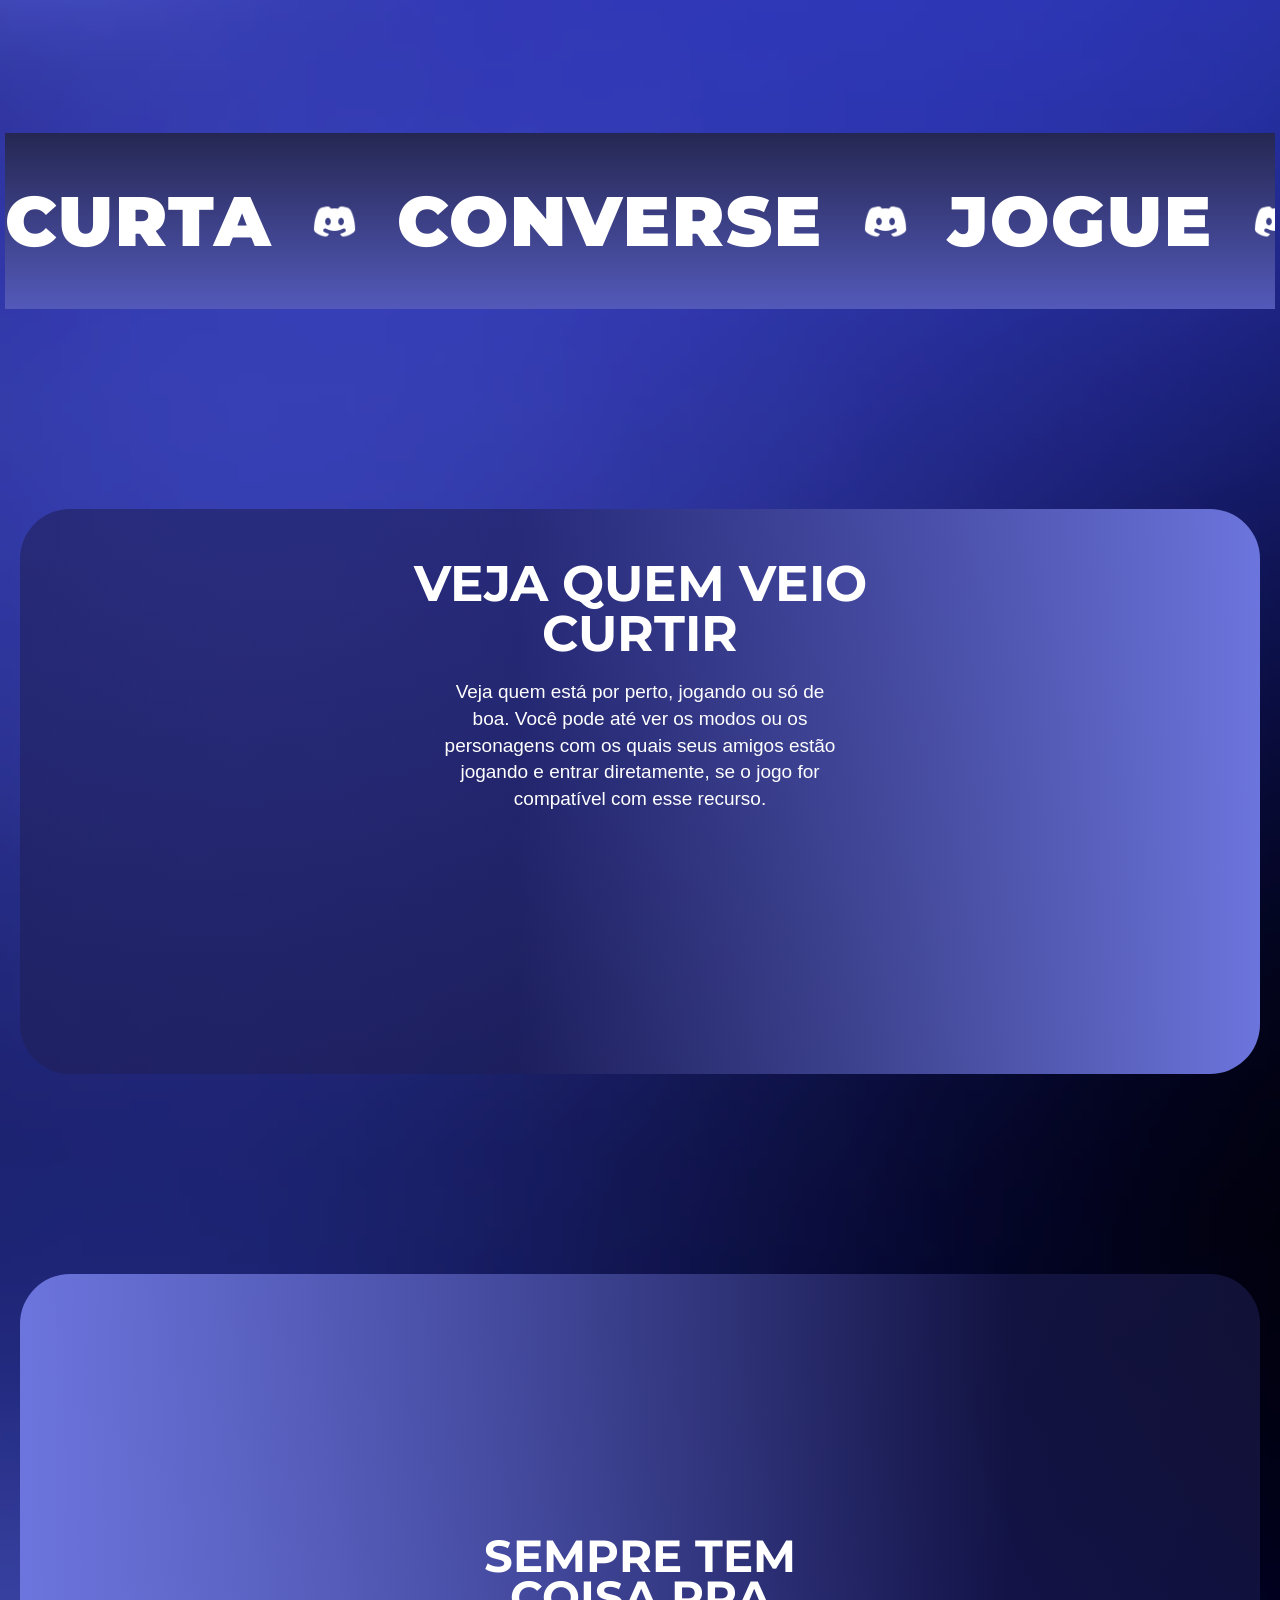
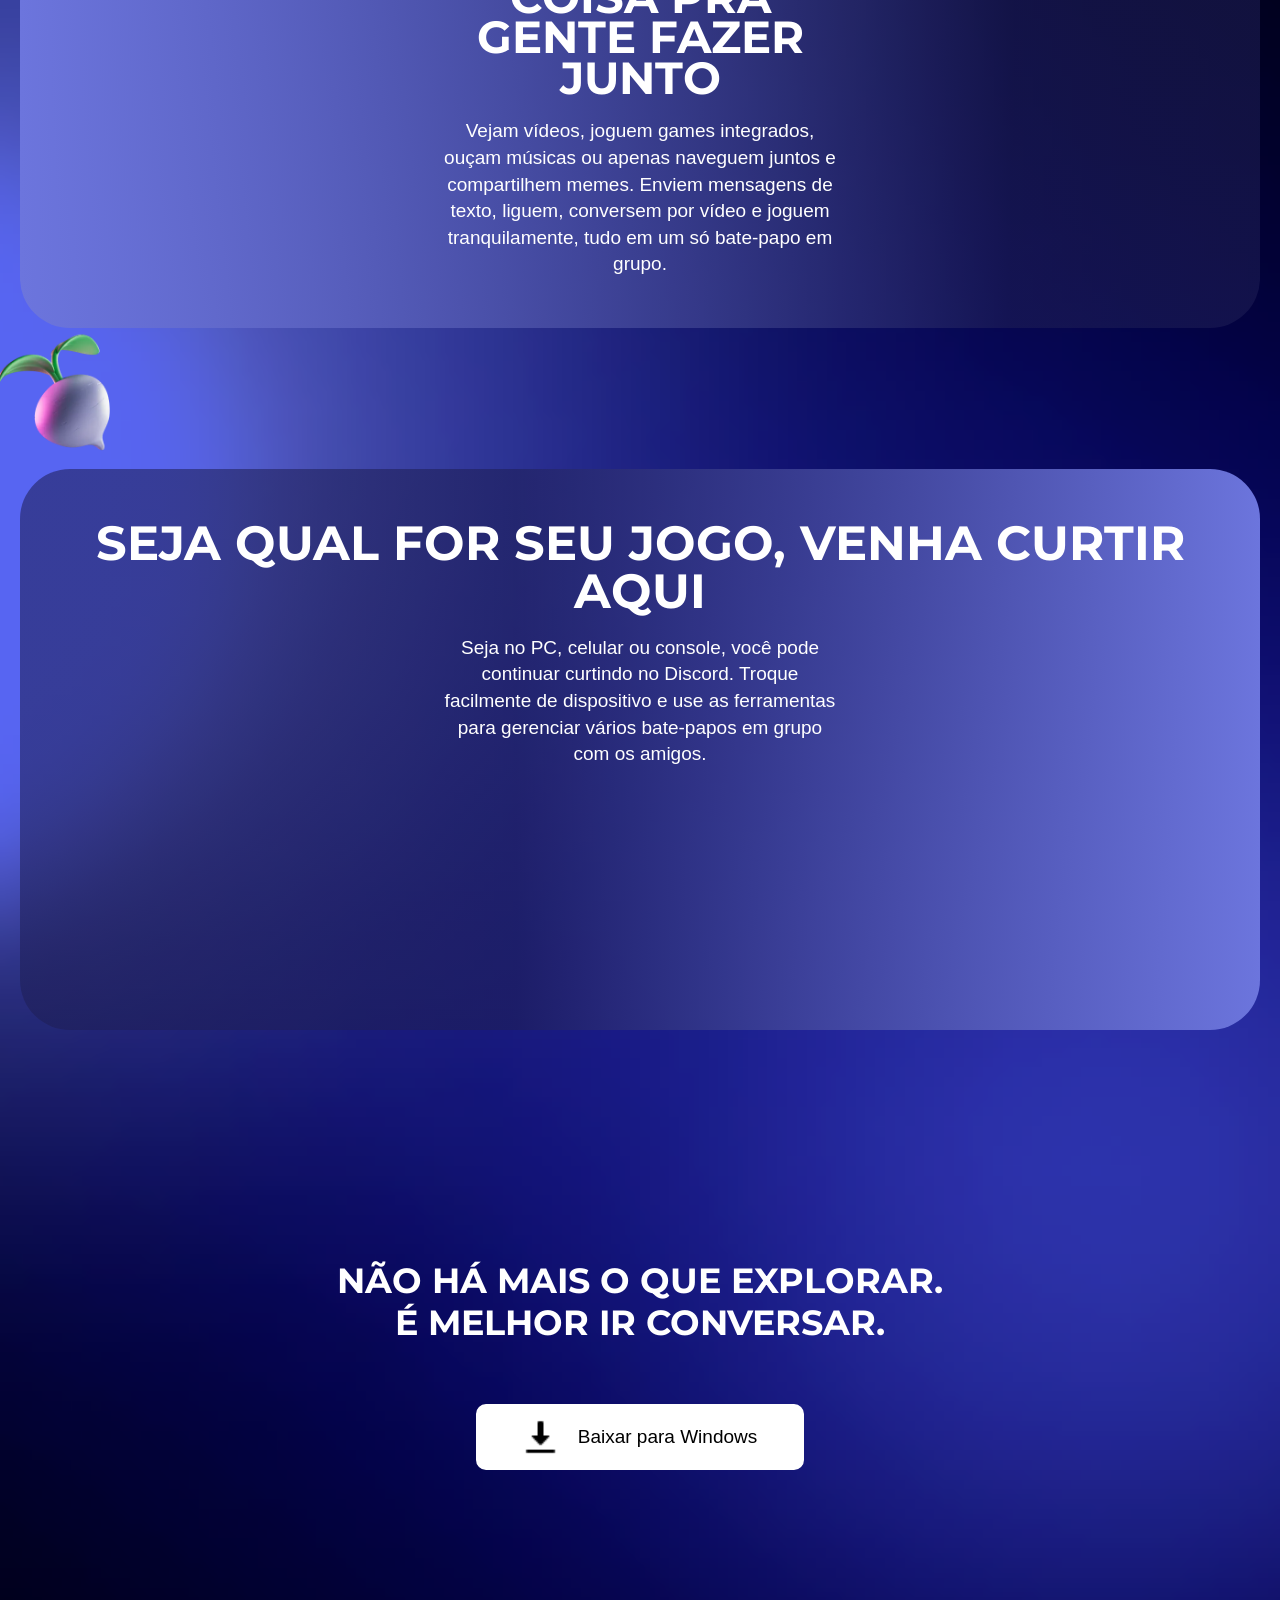
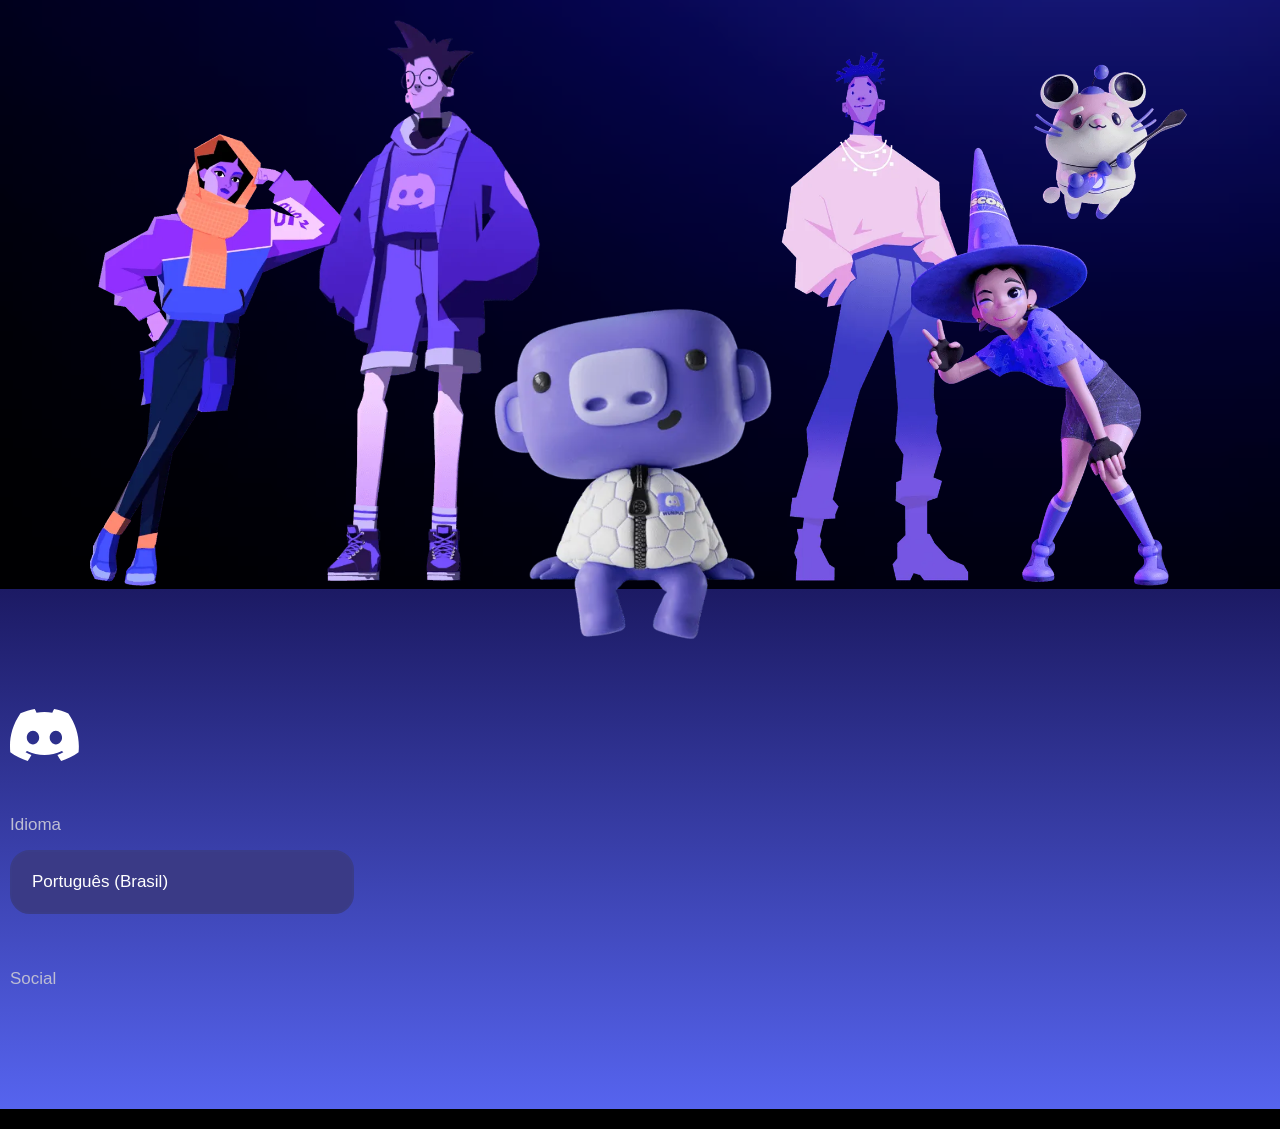
==== commit 22c09604: "programando footer" ====
--- a/Discord/index.html
+++ b/Discord/index.html
@@ -218,11 +218,15 @@
 
             <footer>
                 <div class="coluna-1">
-                    <img src="imagens/Discord-footer.svg" alt="Discord">
+                    <img src="imagens/Discord-footer.svg" alt="Discord" width="70px">
                     <div class="idioma">
                         <p>Idioma</p>
-                    </div>
-
+                        <p class="selecao-idioma">Português (Brasil)</p>
+                    </div>
+                    <div class="social">
+                        <p>Social</p>
+                        
+                    </div>
                 </div>
 
             </footer>
--- a/Discord/style.css
+++ b/Discord/style.css
@@ -508,6 +508,23 @@
     font-weight: 500;
 }
 
+.idioma {
+    margin-top: 50px;
+}
+
+footer .selecao-idioma {
+    background-color: #3A3A86;
+    color: white;
+    border: 2px solid #3A3C88;
+    border-radius: 20px;
+    padding: 20px;
+    width: 300px;
+    margin-top: 15px;
+}
+
+footer .social {
+    margin-top: 55px;
+}
 
 /* TELAS MENORES QUE 768px */
 
